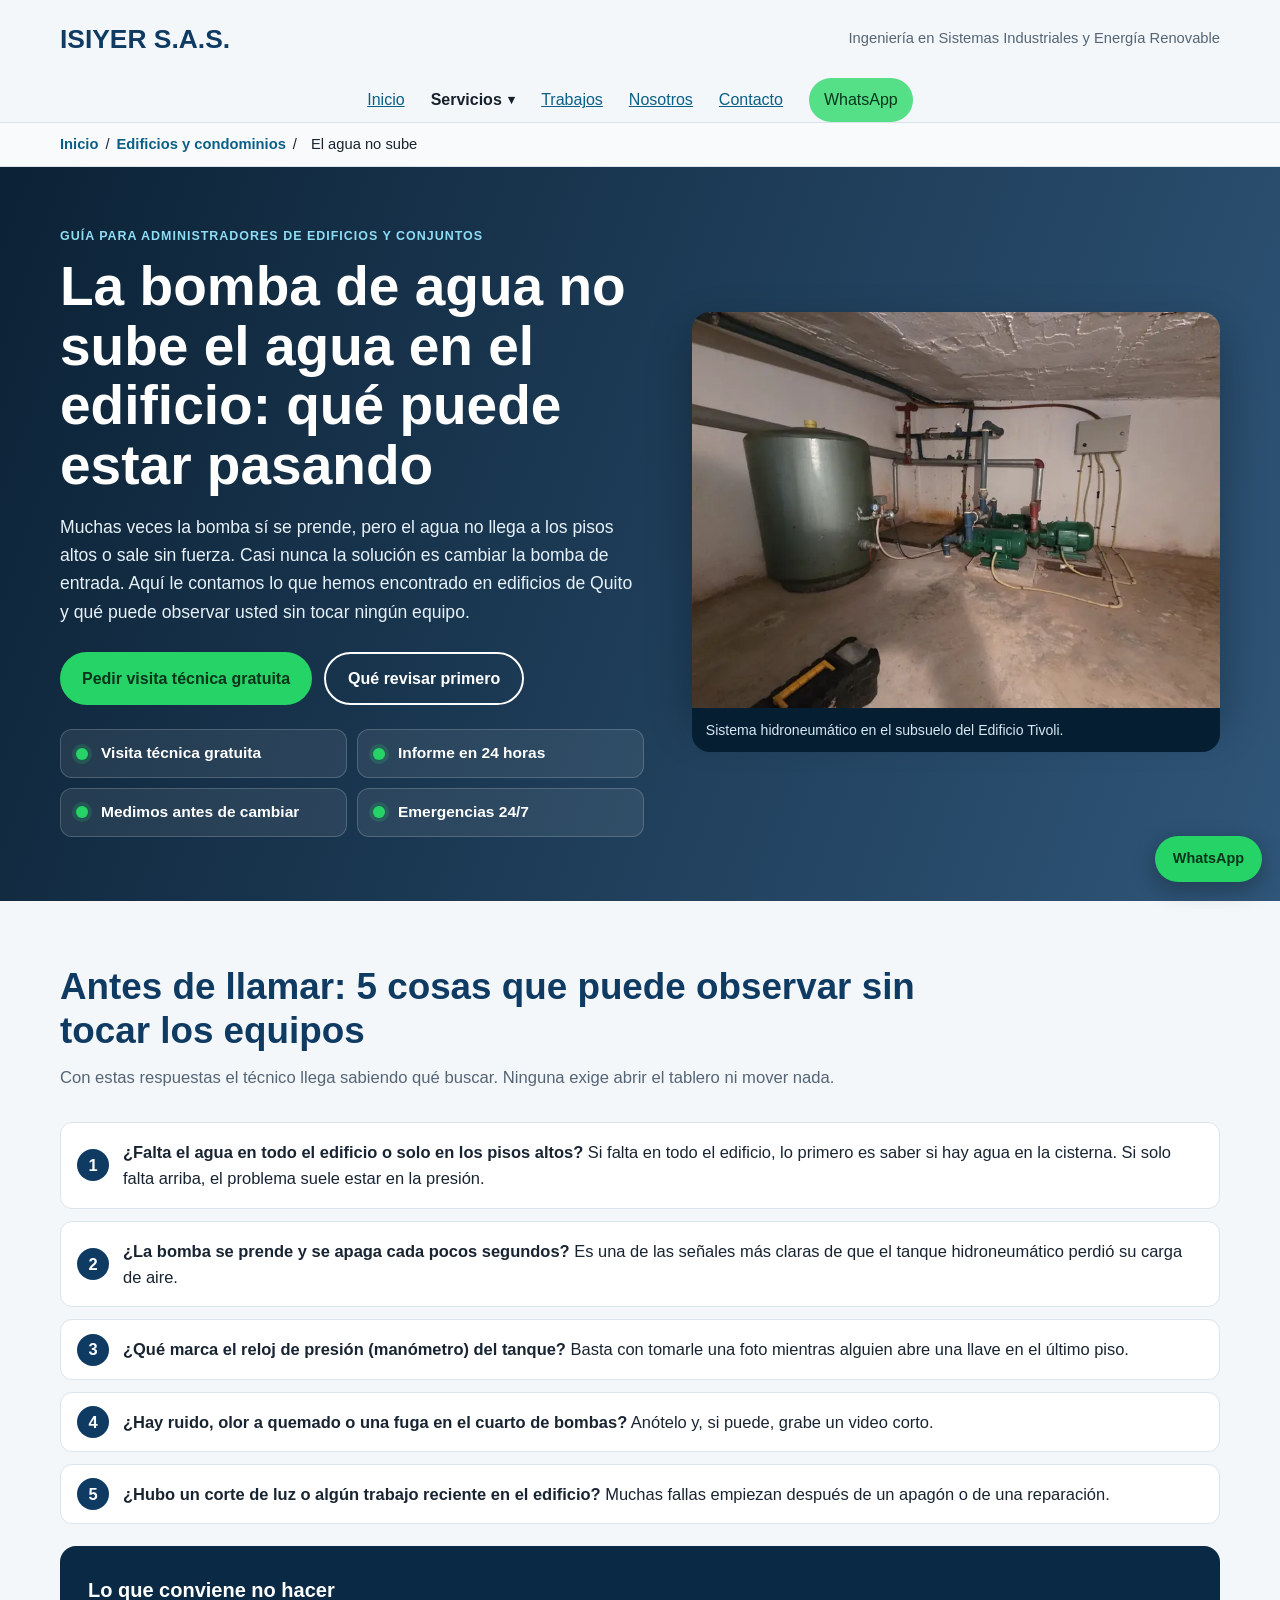
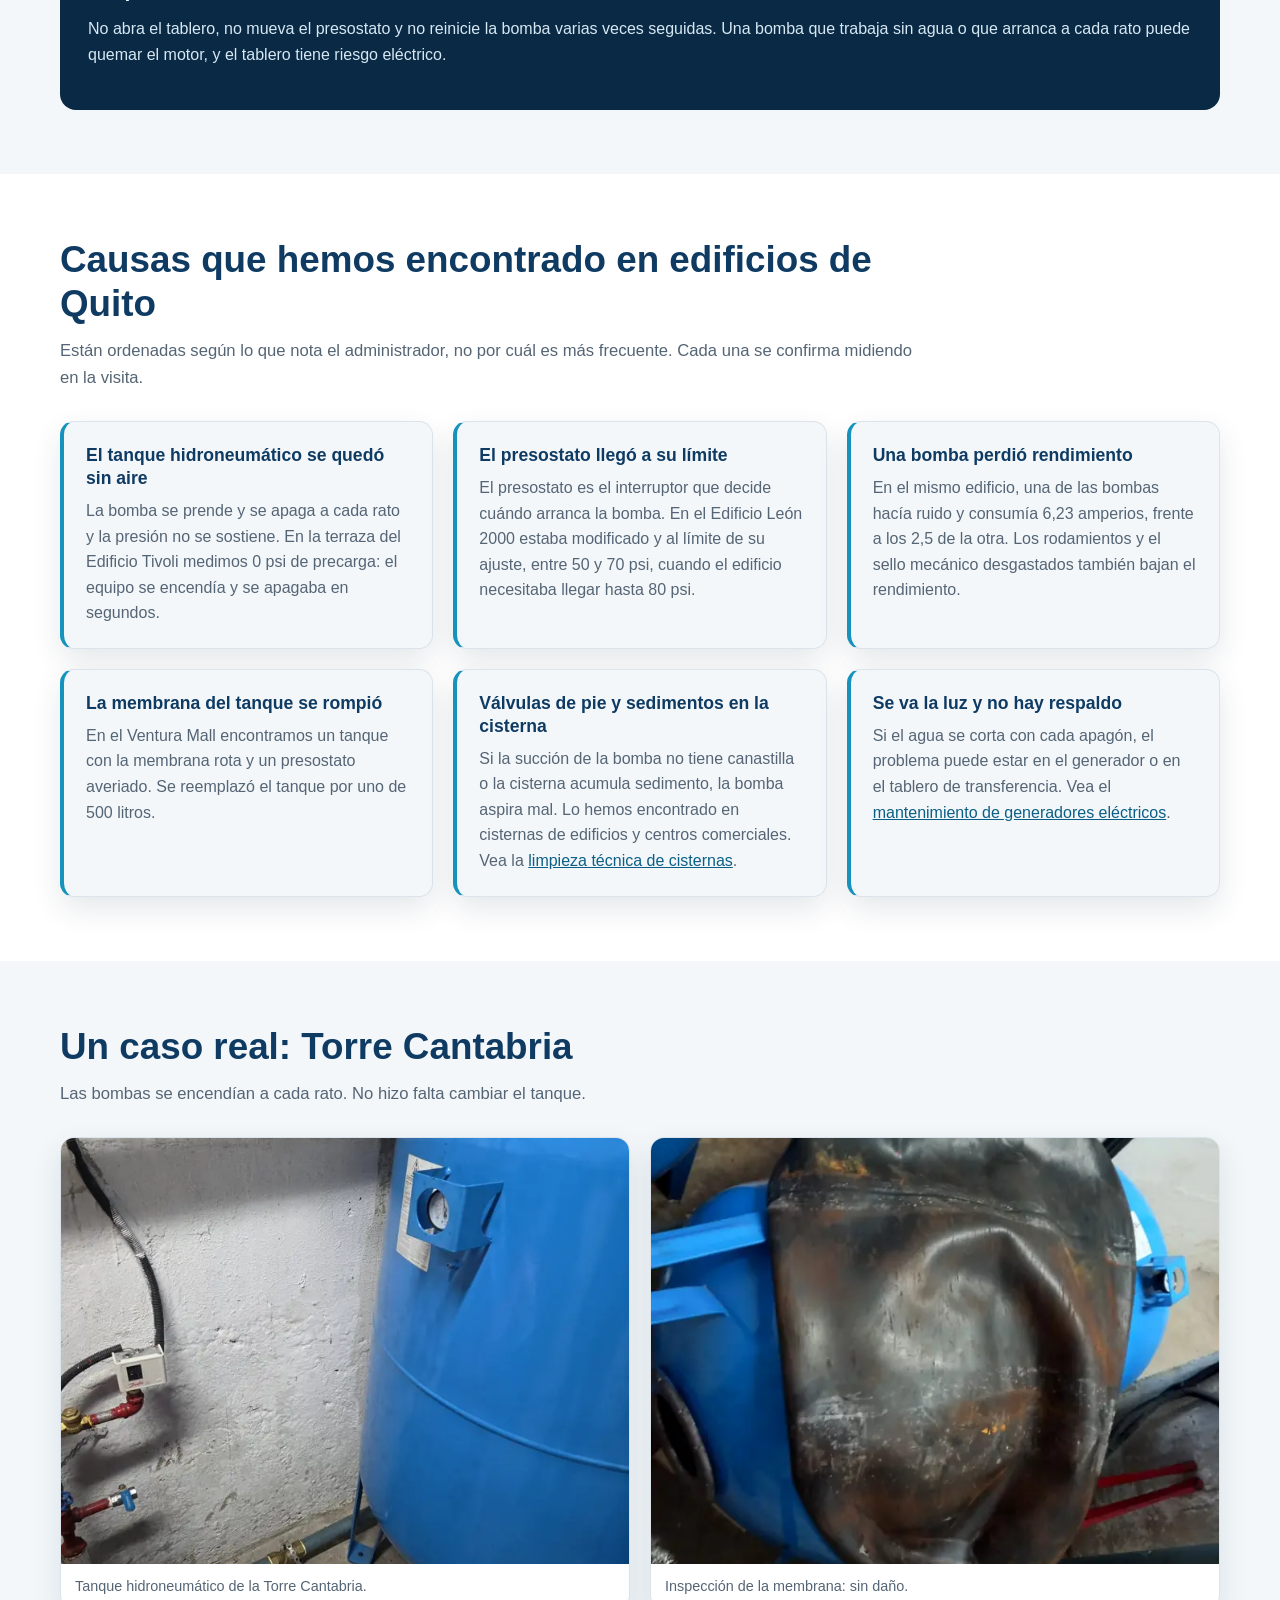
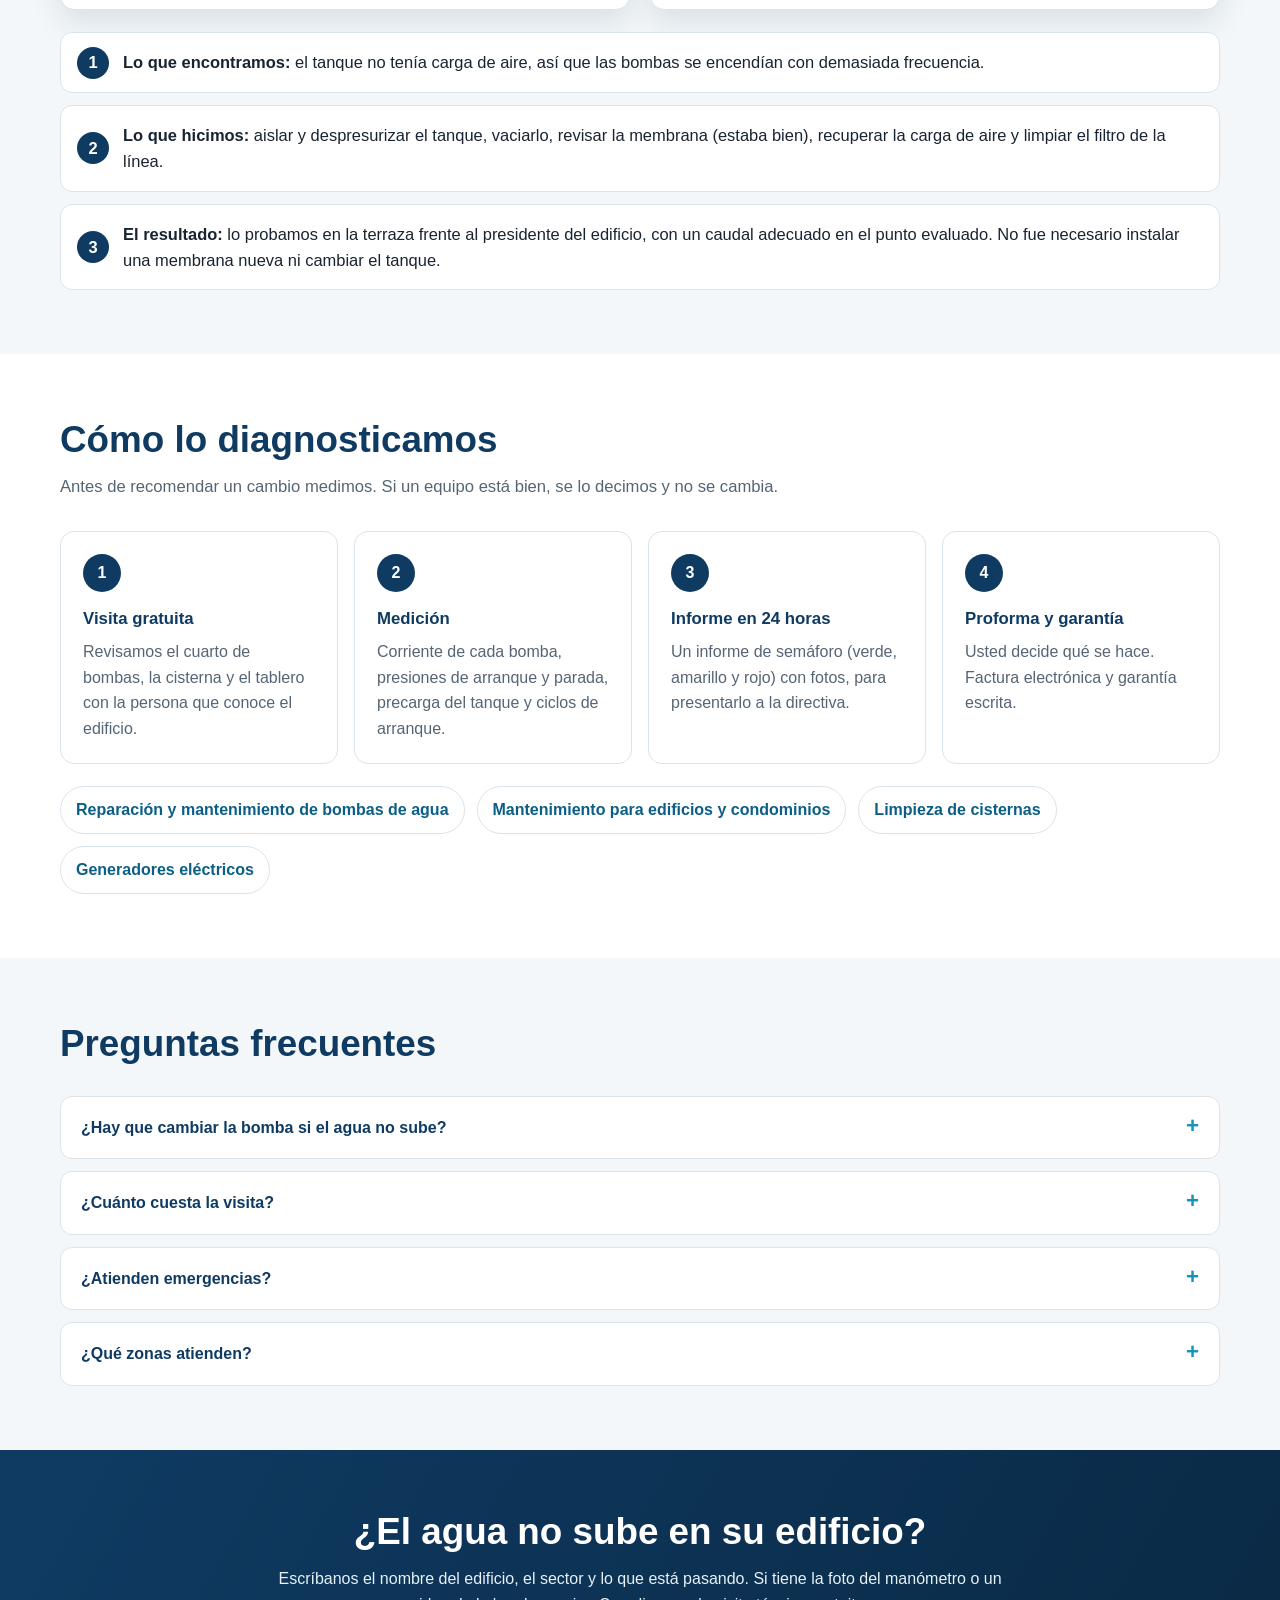
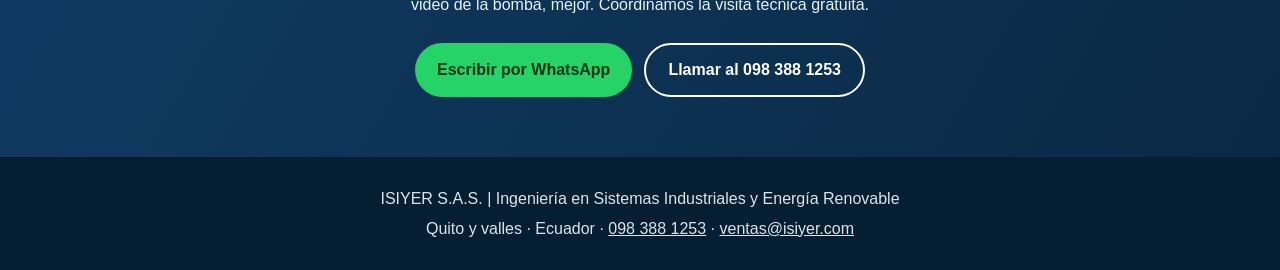
==== agua-no-sube-edificio.html @ 67c10c4b "Guia nueva: la bomba de agua no sube el agua en el edificio (borrador para revision de la Mesa). Edi" ====
<!DOCTYPE html>
<html lang="es">
<head>
  <meta charset="utf-8">
  <meta name="viewport" content="width=device-width,initial-scale=1">
  <title>Bomba de agua no sube el agua en el edificio: causas | Quito</title>
  <meta name="description" content="El agua no llega a los pisos altos o la bomba se prende y apaga. Causas reales en edificios de Quito, qué revisar sin tocar equipos y visita gratis.">
  <meta name="robots" content="index,follow,max-image-preview:large">
  <link rel="canonical" href="https://www.isiyer.com/agua-no-sube-edificio.html">
  <link rel="icon" type="image/png" href="ISIYERLOGO.png">
  <meta property="og:type" content="website">
  <meta property="og:locale" content="es_EC">
  <meta property="og:title" content="Bomba de agua no sube el agua en el edificio: causas | Quito">
  <meta property="og:description" content="El agua no llega a los pisos altos o la bomba se prende y apaga. Causas reales en edificios de Quito, qué revisar sin tocar equipos y visita gratis.">
  <meta property="og:url" content="https://www.isiyer.com/agua-no-sube-edificio.html">
  <meta property="og:image" content="https://www.isiyer.com/fotos/edificios/hidroneumatico-subsuelo-edificio-quito.webp">
  <meta name="twitter:card" content="summary_large_image">
  <meta name="twitter:title" content="Bomba de agua no sube el agua en el edificio: causas | Quito">
  <meta name="twitter:description" content="El agua no llega a los pisos altos o la bomba se prende y apaga. Causas reales en edificios de Quito, qué revisar sin tocar equipos y visita gratis.">
  <meta name="twitter:image" content="https://www.isiyer.com/fotos/edificios/hidroneumatico-subsuelo-edificio-quito.webp">
  <link rel="preload" as="image" href="fotos/edificios/hidroneumatico-subsuelo-edificio-quito-800.webp" media="(max-width:900px)">
  <script async src="https://www.googletagmanager.com/gtag/js?id=G-1HBVBWM2G4"></script>
  <script>window.dataLayer=window.dataLayer||[];function gtag(){dataLayer.push(arguments)}gtag('js',new Date());gtag('config','G-1HBVBWM2G4');</script>
  <script src="analytics-isiyer.js" defer></script>
  <link rel="stylesheet" href="navigation-isiyer.css">
  <script src="navigation-isiyer.js" defer></script>
<style>
  :root{--navy:#0a2944;--blue:#0f3b63;--cyan:#1593bd;--green:#25d366;--ink:#182431;--muted:#556575;--paper:#fff;--soft:#f3f7fa;--line:#dbe4eb;--red:#c0392b;--amber:#f2b705;--ok:#177a42;--shadow:0 12px 30px rgba(10,41,68,.11)}
  *{box-sizing:border-box}html{scroll-behavior:smooth}body{margin:0;background:var(--soft);color:var(--ink);font-family:Arial,Helvetica,sans-serif;line-height:1.6}img{display:block;max-width:100%;height:auto}a{color:#0b5f86}a:focus-visible,summary:focus-visible,input:focus-visible{outline:3px solid #ffc928;outline-offset:3px}.sr-only{position:absolute;width:1px;height:1px;padding:0;margin:-1px;overflow:hidden;clip:rect(0,0,0,0);white-space:nowrap;border:0}
  .topbar{width:min(1160px,calc(100% - 40px));margin:auto;display:flex;align-items:center;justify-content:space-between;gap:24px;padding:18px 0}.brand{color:var(--blue);font-size:1.65rem;font-weight:800;text-decoration:none}.brand-tagline{margin:0;color:var(--muted);font-size:.92rem;text-align:right}
  .breadcrumb-wrap{background:#f8fafc;border-block:1px solid var(--line)}.breadcrumb{width:min(1160px,calc(100% - 40px));margin:auto;padding:10px 0;font-size:.92rem}.breadcrumb a{font-weight:700;text-decoration:none}.breadcrumb span{margin:0 7px}
  .container,.hero-grid{width:min(1160px,calc(100% - 40px));margin:auto}
  .hero{background:linear-gradient(110deg,rgba(4,27,47,.97),rgba(15,59,99,.86));color:#fff;padding:60px 0 64px}.hero-grid{display:grid;grid-template-columns:1.05fr .95fr;gap:48px;align-items:center}.eyebrow{margin:0 0 10px;color:#8cddf5;font-weight:800;letter-spacing:.08em;text-transform:uppercase;font-size:.78rem}.hero h1{font-size:clamp(2.05rem,4.3vw,3.5rem);line-height:1.08;margin:0 0 18px}.hero .lead{font-size:1.1rem;max-width:640px;margin:0;color:#e6f1f8}
  .hero-points{list-style:none;padding:0;margin:24px 0 0;display:grid;grid-template-columns:1fr 1fr;gap:10px}.hero-points li{background:rgba(255,255,255,.08);border:1px solid rgba(255,255,255,.18);border-radius:12px;padding:11px 14px 11px 40px;position:relative;font-weight:700;font-size:.97rem}.hero-points li:before{content:"";position:absolute;left:15px;top:50%;width:12px;height:12px;margin-top:-6px;border-radius:50%;background:var(--green);box-shadow:0 0 0 4px rgba(37,211,102,.18)}
  .hero-media{margin:0}.hero-media img{width:100%;aspect-ratio:4/3;object-fit:cover;border-radius:18px 18px 0 0;box-shadow:0 18px 44px rgba(0,0,0,.3)}.hero-media figcaption{padding:11px 14px;background:#061e32;color:#d6e8f4;border-radius:0 0 18px 18px;font-size:.88rem}
  .actions{display:flex;flex-wrap:wrap;gap:12px;margin-top:26px}.button{display:inline-flex;align-items:center;justify-content:center;min-height:48px;padding:12px 22px;border-radius:999px;text-decoration:none;font-weight:800}.button-primary{background:var(--green);color:#08351b}.button-primary:hover{background:#1fb856}.button-secondary{border:2px solid currentColor;color:inherit}.button-dark{background:var(--blue);color:#fff}.button-dark:hover{background:var(--navy)}
  main section.clients{padding:0;background:#fff;border-bottom:1px solid var(--line)}.clients .container{padding:26px 0}.clients p{margin:0 0 12px;color:var(--muted);font-size:.95rem;font-weight:700;text-transform:uppercase;letter-spacing:.06em}.client-list{display:flex;flex-wrap:wrap;gap:8px 10px;padding:0;margin:0;list-style:none}.client-list li{background:var(--soft);border:1px solid var(--line);border-radius:999px;padding:6px 14px;font-weight:700;color:var(--blue);font-size:.94rem}.client-list li.key{background:#fff;border:2px solid var(--blue)}.client-list li.more{background:none;border:none;padding:6px 4px}.client-list li.more a{font-weight:800;text-decoration:none}.clients .contracts{margin:14px 0 0;text-transform:none;letter-spacing:0;color:var(--ink);font-size:1rem}
  main section{padding:64px 0}.section-alt{background:#fff}.section-head{max-width:860px;margin-bottom:30px}.section-head h2,.cta h2{margin:0 0 12px;color:var(--blue);font-size:clamp(1.6rem,3vw,2.3rem);line-height:1.2}.section-head p{color:var(--muted);margin:0;font-size:1.04rem}
  .grid{display:grid;grid-template-columns:repeat(3,1fr);gap:20px}.card{background:#fff;border:1px solid var(--line);border-radius:14px;padding:22px;box-shadow:var(--shadow)}.section-alt .card{background:var(--soft)}.card h3{margin:0 0 8px;color:var(--blue);font-size:1.1rem;line-height:1.3}.card p{margin:0;color:var(--muted)}.symptom{border-left:4px solid var(--cyan)}
  .pair{display:grid;grid-template-columns:1fr 1fr;gap:20px;margin-top:24px}
  .photo{margin:0;background:#fff;border:1px solid var(--line);border-radius:14px;overflow:hidden;box-shadow:var(--shadow)}.photo img{width:100%;aspect-ratio:4/3;object-fit:cover}.photo figcaption{padding:11px 14px;color:var(--muted);font-size:.9rem}
  .service{padding:0;overflow:hidden;display:flex;flex-direction:column}.service img{width:100%;aspect-ratio:16/10;object-fit:cover}.service .body{padding:20px 22px 22px;display:flex;flex-direction:column;gap:8px;flex:1}.service .more{margin-top:auto;font-weight:800;text-decoration:none}.service-noimg{justify-content:center;border-top:4px solid var(--cyan)}
  .plan{display:grid;grid-template-columns:1.1fr .9fr;gap:36px;align-items:start}.plan-list{counter-reset:p;list-style:none;padding:0;margin:0;display:grid;gap:12px}.plan-list li{position:relative;background:#fff;border:1px solid var(--line);border-radius:12px;padding:16px 18px 16px 62px;font-size:1.03rem}.plan-list li:before{counter-increment:p;content:counter(p);position:absolute;left:16px;top:50%;transform:translateY(-50%);display:grid;place-items:center;width:32px;height:32px;border-radius:50%;background:var(--blue);color:#fff;font-weight:800}.plan-box{background:var(--navy);color:#fff;border-radius:16px;padding:28px;position:sticky;top:24px}.plan-box h3{margin:0 0 10px;font-size:1.25rem}.plan-box p{margin:0 0 14px;color:#d6e8f4}
  .steps{counter-reset:step;display:grid;grid-template-columns:repeat(4,1fr);gap:16px;padding:0;margin:0;list-style:none}.steps li{background:#fff;border:1px solid var(--line);border-radius:14px;padding:22px;color:var(--muted)}.steps li strong{display:block;color:var(--blue);font-size:1.05rem;margin-bottom:6px}.steps li:before{counter-increment:step;content:counter(step);display:grid;place-items:center;width:38px;height:38px;margin-bottom:14px;border-radius:50%;background:var(--blue);color:#fff;font-weight:800}
  .report{display:grid;grid-template-columns:1fr 1fr;gap:36px;align-items:center}.legend{list-style:none;padding:0;margin:18px 0;display:grid;gap:10px}.legend li{display:grid;grid-template-columns:96px 1fr;gap:12px;align-items:center;background:#fff;border:1px solid var(--line);border-radius:10px;padding:10px 12px;color:var(--muted)}.legend b{display:block;text-align:center;border-radius:6px;padding:5px 0;color:#fff;font-size:.85rem;letter-spacing:.05em}.legend .l-amber{color:#3d2b00}.l-red{background:var(--red)}.l-amber{background:var(--amber)}.l-green{background:var(--ok)}
  .report-imgs{display:grid;grid-template-columns:1fr 1fr;gap:14px}.report-imgs a{display:block;border-radius:10px;overflow:hidden;border:1px solid var(--line);box-shadow:var(--shadow);background:#fff}.report-imgs img{width:100%;aspect-ratio:3/4;object-fit:cover;object-position:top}.report-cap{grid-column:1/-1;margin:0;color:var(--muted);font-size:.9rem}
  .cases{display:grid;gap:26px}.case{display:grid;grid-template-columns:1fr 1.15fr;gap:0;background:#fff;border:1px solid var(--line);border-radius:16px;overflow:hidden;box-shadow:var(--shadow)}.case-media{display:grid;grid-template-columns:1fr 1fr;gap:2px;background:var(--line)}.case-media img{width:100%;height:100%;min-height:240px;object-fit:cover}.case-body{padding:26px 28px}.case-body h3{margin:0 0 14px;color:var(--blue);font-size:1.3rem;line-height:1.25}.case-body dl{margin:0;display:grid;gap:10px}.case-body dt{font-weight:800;color:var(--ink);font-size:.82rem;text-transform:uppercase;letter-spacing:.06em}.case-body dd{margin:0;color:var(--muted)}.case-body .pend dt{display:inline-block;color:#7a4b00;background:#fff3cd;border-radius:4px;padding:1px 8px}
  .ba{position:relative;overflow:hidden;--pos:50%;aspect-ratio:3/4;background:#ddd}.ba img{position:absolute;inset:0;width:100%;height:100%;object-fit:cover;min-height:0}.ba .after{clip-path:inset(0 0 0 var(--pos))}.ba .line{position:absolute;top:0;bottom:0;left:var(--pos);width:3px;margin-left:-1.5px;background:#fff;box-shadow:0 0 0 1px rgba(0,0,0,.2);pointer-events:none}.ba .line:after{content:"\2194";position:absolute;top:50%;left:50%;transform:translate(-50%,-50%);width:38px;height:38px;border-radius:50%;background:#fff;color:var(--blue);display:grid;place-items:center;font-weight:900;box-shadow:0 4px 14px rgba(0,0,0,.3)}.ba input{position:absolute;inset:0;width:100%;height:100%;margin:0;opacity:0;cursor:ew-resize}.ba .tag{position:absolute;top:10px;padding:3px 10px;border-radius:999px;background:rgba(6,30,50,.82);color:#fff;font-size:.8rem;font-weight:800;pointer-events:none}.ba .t-a{left:10px}.ba .t-d{right:10px}.case-ba{grid-template-columns:1fr}
  .faq{display:grid;gap:12px}.faq details{background:#fff;border:1px solid var(--line);border-radius:12px;padding:18px 20px}.section-alt .faq details{background:var(--soft)}.faq summary{cursor:pointer;color:var(--blue);font-weight:800;list-style:none;display:flex;justify-content:space-between;gap:16px}.faq summary::-webkit-details-marker{display:none}.faq summary:after{content:"+";font-size:1.4rem;line-height:1;color:var(--cyan)}.faq details[open] summary:after{content:"\2212"}.faq p{margin:12px 0 0;color:var(--muted)}
  .respaldo-list{display:grid;grid-template-columns:1fr 1fr;gap:12px;padding:0;margin:0;list-style:none}.respaldo-list li{background:#fff;border:1px solid var(--line);border-left:4px solid var(--cyan);border-radius:12px;padding:16px 18px;color:var(--muted)}.respaldo-list strong{color:var(--blue)}
  .related{display:flex;gap:12px;flex-wrap:wrap;margin-top:22px}.related a{background:#fff;border:1px solid var(--line);border-radius:999px;padding:10px 15px;font-weight:700;text-decoration:none}
  .cta{background:linear-gradient(120deg,var(--blue),var(--navy));color:#fff;text-align:center;padding:60px 20px}.cta h2{color:#fff}.cta .actions{justify-content:center}.cta p{max-width:760px;margin:auto;color:#e6f1f8}
  .footer{background:#061e32;color:#d9e5ed;text-align:center;padding:25px 20px}.footer p{margin:4px}.footer a{color:#d9e5ed}
  .whatsapp-float{position:fixed;right:18px;bottom:max(18px,env(safe-area-inset-bottom));z-index:20;display:grid;place-items:center;min-width:58px;height:46px;padding:0 18px;border-radius:999px;background:var(--green);color:#08351b;font-size:.9rem;font-weight:800;white-space:nowrap;text-decoration:none;box-shadow:0 7px 22px rgba(0,0,0,.28)}.whatsapp-float:hover,.whatsapp-float:focus-visible{background:#1fb856}
  @media(max-width:1000px){.steps{grid-template-columns:repeat(2,1fr)}.case{grid-template-columns:1fr}}
  @media(max-width:900px){.hero-grid,.plan,.report{grid-template-columns:1fr}.grid{grid-template-columns:repeat(2,1fr)}}
  @media(max-width:680px){.topbar,.breadcrumb,.hero-grid,.container{width:min(100% - 32px,1160px)}.brand-tagline{max-width:210px}.hero{padding:40px 0 46px}.hero h1{font-size:2.05rem}.hero-points{grid-template-columns:1fr}.actions{flex-direction:column}.hero .actions,.cta .actions{padding-right:64px}.button{width:100%}.grid,.pair,.steps,.respaldo-list{grid-template-columns:1fr}main section{padding:46px 0}.case-body{padding:22px 20px}.case-media img{min-height:200px}.whatsapp-float{height:42px;padding:0 14px;right:12px;bottom:max(12px,env(safe-area-inset-bottom))}}
  @media(prefers-reduced-motion:reduce){html{scroll-behavior:auto}}
</style>
</head>
<body>
  <header>
    <div class="topbar"><a class="brand" href="/">ISIYER S.A.S.<span class="sr-only"> (ir al inicio)</span></a><p class="brand-tagline">Ingeniería en Sistemas Industriales y Energía Renovable</p></div>
    <nav class="secondary-service-nav" aria-label="Navegación principal">
      <a href="/#inicio">Inicio</a><details class="services-menu"><summary aria-label="Abrir menú de servicios" aria-expanded="false">Servicios</summary><div class="services-submenu"><a href="bombas-de-agua.html">Bombas e hidroneumáticos</a><a href="bombas-de-calor.html">Bombas de calor</a><a href="generadores-electricos.html">Generadores eléctricos</a><a href="cisternas.html">Limpieza de cisternas</a><a href="tableros-electricos.html">Tableros eléctricos</a><a href="aire-acondicionado.html">Climatización</a><a href="calderas.html">Calderas</a><a href="edificios-y-condominios.html">Edificios y condominios</a></div></details><a href="/#proyectos">Trabajos</a><a href="/#nosotros">Nosotros</a><a href="/#contacto">Contacto</a><a class="nav-whatsapp" data-cta-location="menu" href="https://wa.me/593983881253?text=Hola%2C%20administro%20un%20edificio%20en%20Quito%20y%20el%20agua%20no%20sube%20a%20los%20pisos%20altos.%20%5BAgua%20no%20sube%5D" target="_blank" rel="noopener noreferrer">WhatsApp</a>
    </nav>
  </header>
  <div class="breadcrumb-wrap"><nav class="breadcrumb" aria-label="Migas de pan"><a href="/">Inicio</a><span aria-hidden="true">/</span><a href="edificios-y-condominios.html">Edificios y condominios</a><span aria-hidden="true">/</span><span>El agua no sube</span></nav></div>
  <main>
    <section class="hero"><div class="hero-grid"><div>
      <p class="eyebrow">Guía para administradores de edificios y conjuntos</p>
      <h1>La bomba de agua no sube el agua en el edificio: qué puede estar pasando</h1>
      <p class="lead">Muchas veces la bomba sí se prende, pero el agua no llega a los pisos altos o sale sin fuerza. Casi nunca la solución es cambiar la bomba de entrada. Aquí le contamos lo que hemos encontrado en edificios de Quito y qué puede observar usted sin tocar ningún equipo.</p>
      <div class="actions"><a class="button button-primary" data-cta-location="hero" href="https://wa.me/593983881253?text=Hola%2C%20administro%20el%20edificio%20___%20en%20Quito%20y%20el%20agua%20no%20sube%20a%20los%20pisos%20altos.%20%5BAgua%20no%20sube%5D" target="_blank" rel="noopener noreferrer">Pedir visita técnica gratuita</a><a class="button button-secondary" href="#revisar">Qué revisar primero</a></div>
      <ul class="hero-points"><li>Visita técnica gratuita</li><li>Informe en 24 horas</li><li>Medimos antes de cambiar</li><li>Emergencias 24/7</li></ul>
    </div>
    <figure class="hero-media"><img src="fotos/edificios/hidroneumatico-subsuelo-edificio-quito-800.webp" srcset="fotos/edificios/hidroneumatico-subsuelo-edificio-quito-800.webp 800w, fotos/edificios/hidroneumatico-subsuelo-edificio-quito.webp 1600w" sizes="(max-width:900px) 100vw, 520px" width="800" height="600" alt="Sistema hidroneumático en el subsuelo del Edificio Tivoli en Quito" fetchpriority="high"><figcaption>Sistema hidroneumático en el subsuelo del Edificio Tivoli.</figcaption></figure>
    </div></section>

    <section id="revisar"><div class="container">
      <div class="section-head"><h2>Antes de llamar: 5 cosas que puede observar sin tocar los equipos</h2><p>Con estas respuestas el técnico llega sabiendo qué buscar. Ninguna exige abrir el tablero ni mover nada.</p></div>
      <ol class="plan-list">
        <li><strong>¿Falta el agua en todo el edificio o solo en los pisos altos?</strong> Si falta en todo el edificio, lo primero es saber si hay agua en la cisterna. Si solo falta arriba, el problema suele estar en la presión.</li>
        <li><strong>¿La bomba se prende y se apaga cada pocos segundos?</strong> Es una de las señales más claras de que el tanque hidroneumático perdió su carga de aire.</li>
        <li><strong>¿Qué marca el reloj de presión (manómetro) del tanque?</strong> Basta con tomarle una foto mientras alguien abre una llave en el último piso.</li>
        <li><strong>¿Hay ruido, olor a quemado o una fuga en el cuarto de bombas?</strong> Anótelo y, si puede, grabe un video corto.</li>
        <li><strong>¿Hubo un corte de luz o algún trabajo reciente en el edificio?</strong> Muchas fallas empiezan después de un apagón o de una reparación.</li>
      </ol>
      <div class="plan-box" style="margin-top:22px;position:static"><h3>Lo que conviene no hacer</h3><p>No abra el tablero, no mueva el presostato y no reinicie la bomba varias veces seguidas. Una bomba que trabaja sin agua o que arranca a cada rato puede quemar el motor, y el tablero tiene riesgo eléctrico.</p></div>
    </div></section>

    <section class="section-alt"><div class="container">
      <div class="section-head"><h2>Causas que hemos encontrado en edificios de Quito</h2><p>Están ordenadas según lo que nota el administrador, no por cuál es más frecuente. Cada una se confirma midiendo en la visita.</p></div>
      <div class="grid">
        <article class="card symptom"><h3>El tanque hidroneumático se quedó sin aire</h3><p>La bomba se prende y se apaga a cada rato y la presión no se sostiene. En la terraza del Edificio Tivoli medimos 0 psi de precarga: el equipo se encendía y se apagaba en segundos.</p></article>
        <article class="card symptom"><h3>El presostato llegó a su límite</h3><p>El presostato es el interruptor que decide cuándo arranca la bomba. En el Edificio León 2000 estaba modificado y al límite de su ajuste, entre 50 y 70 psi, cuando el edificio necesitaba llegar hasta 80 psi.</p></article>
        <article class="card symptom"><h3>Una bomba perdió rendimiento</h3><p>En el mismo edificio, una de las bombas hacía ruido y consumía 6,23 amperios, frente a los 2,5 de la otra. Los rodamientos y el sello mecánico desgastados también bajan el rendimiento.</p></article>
        <article class="card symptom"><h3>La membrana del tanque se rompió</h3><p>En el Ventura Mall encontramos un tanque con la membrana rota y un presostato averiado. Se reemplazó el tanque por uno de 500 litros.</p></article>
        <article class="card symptom"><h3>Válvulas de pie y sedimentos en la cisterna</h3><p>Si la succión de la bomba no tiene canastilla o la cisterna acumula sedimento, la bomba aspira mal. Lo hemos encontrado en cisternas de edificios y centros comerciales. Vea la <a href="cisternas.html">limpieza técnica de cisternas</a>.</p></article>
        <article class="card symptom"><h3>Se va la luz y no hay respaldo</h3><p>Si el agua se corta con cada apagón, el problema puede estar en el generador o en el tablero de transferencia. Vea el <a href="generadores-electricos.html">mantenimiento de generadores eléctricos</a>.</p></article>
      </div>
    </div></section>

    <section><div class="container">
      <div class="section-head"><h2>Un caso real: Torre Cantabria</h2><p>Las bombas se encendían a cada rato. No hizo falta cambiar el tanque.</p></div>
      <div class="pair">
        <figure class="photo"><img src="fotos/edificios/tanque-hidroneumatico-torre-cantabria-quito-800.webp" width="706" height="800" loading="lazy" alt="Tanque hidroneumático de la Torre Cantabria en Quito"><figcaption>Tanque hidroneumático de la Torre Cantabria.</figcaption></figure>
        <figure class="photo"><img src="fotos/edificios/membrana-tanque-hidroneumatico-torre-cantabria-800.webp" width="600" height="800" loading="lazy" alt="Inspección de la membrana del tanque hidroneumático de la Torre Cantabria"><figcaption>Inspección de la membrana: sin daño.</figcaption></figure>
      </div>
      <ol class="plan-list" style="margin-top:22px">
        <li><strong>Lo que encontramos:</strong> el tanque no tenía carga de aire, así que las bombas se encendían con demasiada frecuencia.</li>
        <li><strong>Lo que hicimos:</strong> aislar y despresurizar el tanque, vaciarlo, revisar la membrana (estaba bien), recuperar la carga de aire y limpiar el filtro de la línea.</li>
        <li><strong>El resultado:</strong> lo probamos en la terraza frente al presidente del edificio, con un caudal adecuado en el punto evaluado. No fue necesario instalar una membrana nueva ni cambiar el tanque.</li>
      </ol>
    </div></section>

    <section class="section-alt"><div class="container">
      <div class="section-head"><h2>Cómo lo diagnosticamos</h2><p>Antes de recomendar un cambio medimos. Si un equipo está bien, se lo decimos y no se cambia.</p></div>
      <ul class="steps">
        <li><strong>Visita gratuita</strong>Revisamos el cuarto de bombas, la cisterna y el tablero con la persona que conoce el edificio.</li>
        <li><strong>Medición</strong>Corriente de cada bomba, presiones de arranque y parada, precarga del tanque y ciclos de arranque.</li>
        <li><strong>Informe en 24 horas</strong>Un informe de semáforo (verde, amarillo y rojo) con fotos, para presentarlo a la directiva.</li>
        <li><strong>Proforma y garantía</strong>Usted decide qué se hace. Factura electrónica y garantía escrita.</li>
      </ul>
      <div class="related"><a href="bombas-de-agua.html">Reparación y mantenimiento de bombas de agua</a><a href="edificios-y-condominios.html">Mantenimiento para edificios y condominios</a><a href="cisternas.html">Limpieza de cisternas</a><a href="generadores-electricos.html">Generadores eléctricos</a></div>
    </div></section>

    <section><div class="container">
      <div class="section-head"><h2>Preguntas frecuentes</h2></div>
      <div class="faq">
        <details><summary>¿Hay que cambiar la bomba si el agua no sube?</summary><p>No necesariamente. Muchas veces el problema está en el tanque, en el presostato o en la succión. En la Torre Cantabria bastó con recuperar la carga de aire del tanque.</p></details>
        <details><summary>¿Cuánto cuesta la visita?</summary><p>La visita técnica es gratuita. Después recibe el informe y una proforma por escrito.</p></details>
        <details><summary>¿Atienden emergencias?</summary><p>Sí, atendemos emergencias 24/7.</p></details>
        <details><summary>¿Qué zonas atienden?</summary><p>Quito urbano, el Valle de Los Chillos, Cumbayá, Tumbaco y sectores cercanos del Distrito Metropolitano.</p></details>
      </div>
    </div></section>
  </main>
  <section class="cta"><h2>¿El agua no sube en su edificio?</h2><p>Escríbanos el nombre del edificio, el sector y lo que está pasando. Si tiene la foto del manómetro o un video de la bomba, mejor. Coordinamos la visita técnica gratuita.</p><div class="actions"><a class="button button-primary" data-cta-location="cta-final" href="https://wa.me/593983881253?text=Hola%2C%20administro%20el%20edificio%20___%20en%20Quito%20(sector%20___)%20y%20el%20agua%20no%20sube.%20%5BAgua%20no%20sube%5D" target="_blank" rel="noopener noreferrer">Escribir por WhatsApp</a><a class="button button-secondary" data-cta-location="cta-final" href="tel:+593983881253">Llamar al 098 388 1253</a></div></section>
  <a class="whatsapp-float" data-cta-location="flotante" href="https://wa.me/593983881253?text=Hola%2C%20administro%20un%20edificio%20en%20Quito%20y%20necesito%20una%20revisi%C3%B3n%20t%C3%A9cnica.%20%5BAgua%20no%20sube%5D" target="_blank" rel="noopener noreferrer" aria-label="Escribir a ISIYER por WhatsApp"><span aria-hidden="true">WhatsApp</span><span class="sr-only">Escribir por WhatsApp</span></a>
  <footer class="footer"><p>ISIYER S.A.S. | Ingeniería en Sistemas Industriales y Energía Renovable</p><p>Quito y valles · Ecuador · <a href="tel:+593983881253">098&nbsp;388&nbsp;1253</a> · <a href="mailto:ventas@isiyer.com">ventas@isiyer.com</a></p></footer>
  <script type="application/ld+json">{"@context":"https://schema.org","@type":"Article","headline":"La bomba de agua no sube el agua en el edificio: qué puede estar pasando","url":"https://www.isiyer.com/agua-no-sube-edificio.html","image":"https://www.isiyer.com/fotos/edificios/hidroneumatico-subsuelo-edificio-quito.webp","inLanguage":"es-EC","datePublished":"2026-11-10","author":{"@type":"Organization","name":"ISIYER S.A.S.","url":"https://www.isiyer.com/"},"publisher":{"@type":"Organization","name":"ISIYER S.A.S.","url":"https://www.isiyer.com/","telephone":"+593983881253"}}</script>
  <script type="application/ld+json">{"@context":"https://schema.org","@type":"BreadcrumbList","itemListElement":[{"@type":"ListItem","position":1,"name":"Inicio","item":"https://www.isiyer.com/"},{"@type":"ListItem","position":2,"name":"Edificios y condominios","item":"https://www.isiyer.com/edificios-y-condominios.html"},{"@type":"ListItem","position":3,"name":"El agua no sube","item":"https://www.isiyer.com/agua-no-sube-edificio.html"}]}</script>
  <script type="application/ld+json">{"@context":"https://schema.org","@type":"FAQPage","mainEntity":[{"@type":"Question","name":"¿Hay que cambiar la bomba si el agua no sube?","acceptedAnswer":{"@type":"Answer","text":"No necesariamente. Muchas veces el problema está en el tanque, en el presostato o en la succión. En la Torre Cantabria bastó con recuperar la carga de aire del tanque."}},{"@type":"Question","name":"¿Cuánto cuesta la visita?","acceptedAnswer":{"@type":"Answer","text":"La visita técnica es gratuita. Después recibe el informe y una proforma por escrito."}},{"@type":"Question","name":"¿Atienden emergencias?","acceptedAnswer":{"@type":"Answer","text":"Sí, atendemos emergencias 24/7."}},{"@type":"Question","name":"¿Qué zonas atienden?","acceptedAnswer":{"@type":"Answer","text":"Quito urbano, el Valle de Los Chillos, Cumbayá, Tumbaco y sectores cercanos del Distrito Metropolitano."}}]}</script>
  <script>
    document.addEventListener('click',function(e){var link=e.target.closest('a[href]');if(!link||typeof window.gtag!=='function')return;var href=link.getAttribute('href')||'',location=link.dataset.ctaLocation;if(href.indexOf('tel:')===0)gtag('event','phone_click',{service_page:'agua-no-sube',cta_location:location||'other'});if(location)gtag('event','cta_click',{service_page:'agua-no-sube',cta_location:location,cta_channel:href.indexOf('tel:')===0?'phone':'whatsapp'});});
  </script>
</body>
</html>
---- navigation-isiyer.css ----
.services-menu {
  position: relative;
  box-sizing: border-box;
}

.services-menu summary {
  display: inline-flex;
  align-items: center;
  gap: .4rem;
  min-height: 42px;
  color: inherit;
  font: inherit;
  font-weight: 700;
  cursor: pointer;
  list-style: none;
  white-space: nowrap;
}

.services-menu summary::-webkit-details-marker {
  display: none;
}

.services-menu summary::after {
  content: "▾";
  color: inherit;
  font-size: .8em;
  transition: transform .18s ease;
}

.services-menu[open] summary::after {
  transform: rotate(180deg);
}

.services-submenu {
  position: absolute;
  top: calc(100% + .55rem);
  left: 0;
  z-index: 100;
  display: grid !important;
  width: max-content;
  min-width: 270px;
  max-width: min(320px, calc(100vw - 2rem));
  gap: .15rem !important;
  margin: 0 !important;
  padding: .55rem !important;
  color: #17212b;
  background: #fff;
  border: 1px solid #d8e0ea;
  border-radius: 14px;
  box-shadow: 0 18px 42px rgba(8, 43, 73, .18);
  list-style: none !important;
  text-align: left;
  box-sizing: border-box;
}

.services-submenu a {
  display: block;
  margin: 0 !important;
  padding: .72rem .8rem;
  color: #17212b !important;
  border-radius: 9px;
  font-size: .92rem;
  line-height: 1.3;
  text-decoration: none;
}

.services-submenu a:hover,
.services-submenu a:focus-visible,
.services-submenu a[aria-current="page"] {
  color: #0f3b63 !important;
  background: #eaf3f9;
  text-decoration: none;
}

.secondary-service-nav {
  display: flex;
  align-items: center;
  justify-content: center;
  flex-wrap: wrap;
  gap: 4px 10px;
  box-sizing: border-box;
}

.secondary-service-nav > a,
.secondary-service-nav > .services-menu > summary {
  margin: 0 8px;
}

.secondary-service-nav > .services-menu > summary,
.service-nav-links > .services-menu > summary {
  color: #17212b !important;
}

.secondary-service-nav .nav-whatsapp,
.service-nav-links .nav-whatsapp {
  padding: 9px 15px;
  color: #06361d !important;
  background: #55df87;
  border-radius: 999px;
  text-decoration: none;
}

.service-nav-links {
  align-items: center;
}

.main-nav-list > li {
  position: relative;
}

@media (max-width: 760px) {
  .main-nav-list,
  .service-nav-links,
  .secondary-service-nav {
    align-items: stretch !important;
    width: 100%;
  }

  .main-nav-list > li,
  .services-menu {
    width: 100%;
  }

  .main-nav-list > li > a,
  .service-nav-links > a,
  .secondary-service-nav > a,
  .services-menu summary {
    display: flex;
    align-items: center;
    min-height: 44px;
  }

  .secondary-service-nav {
    flex-direction: column;
    padding: 12px 18px;
    text-align: left;
  }

  .secondary-service-nav > a,
  .secondary-service-nav > .services-menu > summary {
    margin: 0;
  }

  .services-submenu {
    position: static;
    width: 100%;
    min-width: 0;
    max-width: none;
    margin-top: .25rem !important;
    box-shadow: 0 8px 24px rgba(8, 43, 73, .12);
  }

  .secondary-service-nav .nav-whatsapp,
  .service-nav-links .nav-whatsapp {
    justify-content: center;
    margin-top: 4px;
  }
}

@media (prefers-reduced-motion: reduce) {
  .services-menu summary::after {
    transition: none;
  }
}

/* ============================================================
   MENÚ MÓVIL — botón hamburguesa (≤760px)
   Problema que resuelve: el encabezado ocupaba 411-454px en un
   celular de 844px de alto (49-54% de la pantalla) y en index y
   galeria era "sticky", así que no se iba nunca al desplazar.
   Los enlaces siguen intactos en el HTML: solo se ocultan por CSS.
   Si el JavaScript no corre, el menú queda como estaba antes.
   ============================================================ */

.nav-toggle {
  display: none;
}

@media (max-width: 760px) {
  .has-nav-toggle {
    flex-direction: row !important;
    flex-wrap: wrap;
    align-items: center !important;
    justify-content: space-between;
    gap: .6rem;
  }

  .has-nav-toggle > .brand {
    flex: 1 1 auto;
    min-width: 0;
  }

  .has-nav-toggle > .nav-toggle {
    display: inline-flex;
    align-items: center;
    justify-content: center;
    gap: .45rem;
    flex: 0 0 auto;
    min-width: 44px;
    min-height: 44px;
    padding: .5rem .75rem;
    color: inherit;
    font: inherit;
    font-size: .9rem;
    font-weight: 700;
    background: transparent;
    border: 1px solid currentColor;
    border-radius: 10px;
    cursor: pointer;
    opacity: .85;
  }

  .has-nav-toggle > .nav-toggle:hover,
  .has-nav-toggle > .nav-toggle:focus-visible {
    opacity: 1;
  }

  .nav-toggle-bars {
    display: grid;
    gap: 3px;
    width: 18px;
  }

  .nav-toggle-bars::before,
  .nav-toggle-bars::after,
  .nav-toggle-bars span {
    content: "";
    display: block;
    height: 2px;
    background: currentColor;
    border-radius: 2px;
  }

  .has-nav-toggle > nav[aria-label="Navegación principal"] {
    display: none;
    order: 3;
    width: 100%;
  }

  .has-nav-toggle.nav-abierto > nav[aria-label="Navegación principal"] {
    display: block;
    max-height: min(70vh, 520px);
    padding-bottom: .5rem;
    overflow-y: auto;
    overscroll-behavior: contain;
  }

  /* El menú abierto se ve como lista vertical cómoda para el pulgar */
  .has-nav-toggle.nav-abierto .main-nav-list,
  .has-nav-toggle.nav-abierto .service-nav-links {
    flex-direction: column !important;
    align-items: stretch !important;
    gap: 2px !important;
    width: 100%;
  }
}

/* ============================================================
   MENÚ MÓVIL SIN SALTO DE DISEÑO (03/09/2026)
   Problema medido: el JS (defer) colapsaba un nav de 400-450 px
   DESPUÉS del primer pintado; todo el contenido saltaba (CLS 0,2-0,31).
   Solución en CSS puro: antes de que corra el JS, el nav ya es una
   TIRA de 44 px (enlaces en fila, con desplazamiento horizontal).
   Cuando el JS inserta el botón "Menú", ocupa esa misma fila de 44 px.
   Misma altura antes y después: nada se mueve. Si el JS no corre,
   los enlaces siguen visibles y usables en la tira.
   ============================================================ */
@media (max-width: 760px) {
  header nav[aria-label="Navegación principal"] {
    order: 3;
    width: 100%;
    min-height: 44px;
  }

  header nav[aria-label="Navegación principal"] > .main-nav-list,
  header nav[aria-label="Navegación principal"].secondary-service-nav {
    display: flex;
    flex-direction: row !important;
    flex-wrap: nowrap;
    align-items: center !important;
    justify-content: flex-start;
    gap: 14px;
    width: 100%;
    min-height: 44px;
    margin: 0;
    padding: 0 !important;
    overflow-x: auto;
    -webkit-overflow-scrolling: touch;
    text-align: left;
  }

  header nav[aria-label="Navegación principal"] .main-nav-list > li,
  header nav[aria-label="Navegación principal"] .services-menu,
  header nav[aria-label="Navegación principal"].secondary-service-nav > a {
    width: auto;
    flex: 0 0 auto;
    white-space: nowrap;
  }

  /* La fila de cabecera: logo en la primera línea, tira debajo */
  header:has(> nav[aria-label="Navegación principal"]),
  header *:has(> nav[aria-label="Navegación principal"]) {
    display: flex;
    flex-direction: row !important;
    flex-wrap: wrap;
    align-items: center !important;
    justify-content: space-between;
    gap: .6rem;
  }

  /* Con JS: el botón "Menú" ocupa la fila de 44 px que deja la tira */
  .has-nav-toggle > .nav-toggle {
    flex: 1 1 100% !important;
    width: 100%;
    order: 2;
  }

  /* Menú abierto (JS): vuelve a lista vertical, como hasta hoy */
  .has-nav-toggle.nav-abierto > nav[aria-label="Navegación principal"] > .main-nav-list,
  .has-nav-toggle.nav-abierto > nav[aria-label="Navegación principal"].secondary-service-nav {
    flex-direction: column !important;
    flex-wrap: wrap;
    align-items: stretch !important;
    overflow: visible;
    padding: 12px 18px !important;
  }

  .has-nav-toggle.nav-abierto .main-nav-list > li,
  .has-nav-toggle.nav-abierto .services-menu,
  .has-nav-toggle.nav-abierto > nav.secondary-service-nav > a {
    width: 100%;
    white-space: normal;
  }
}
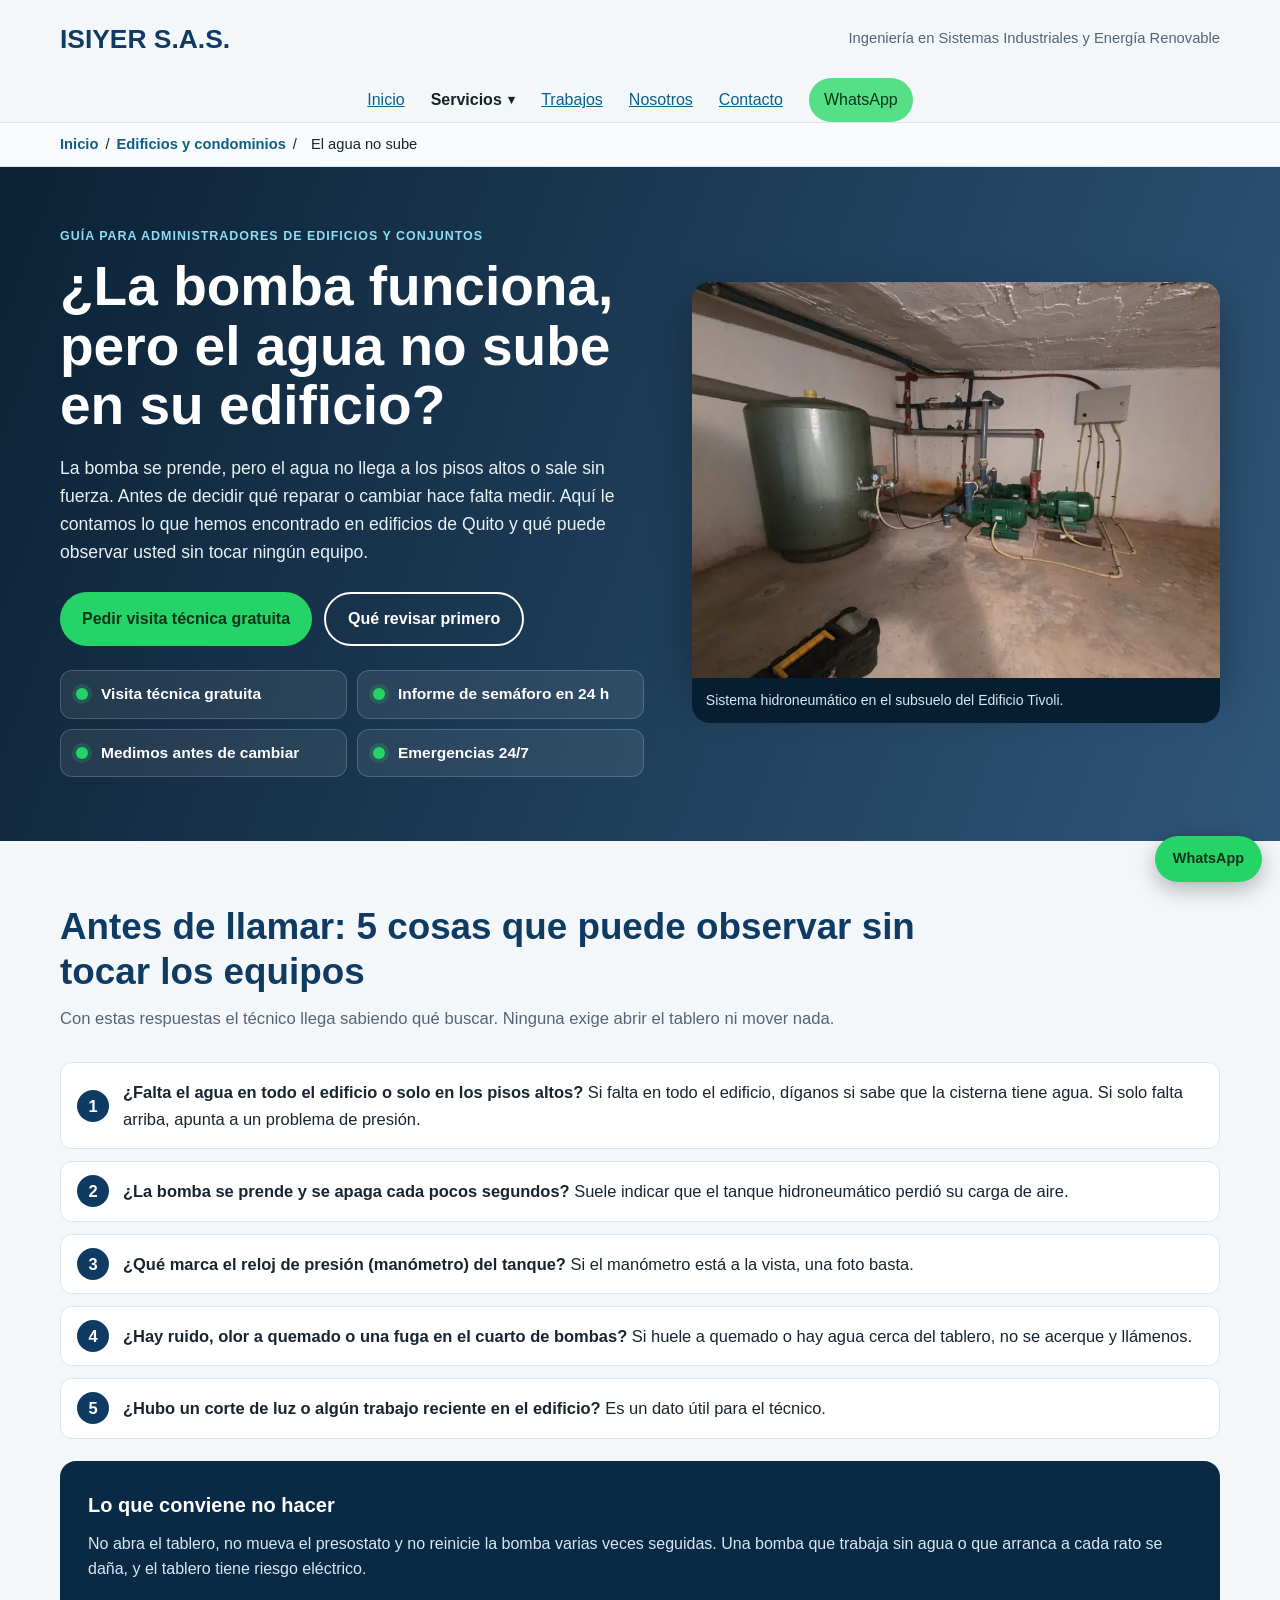
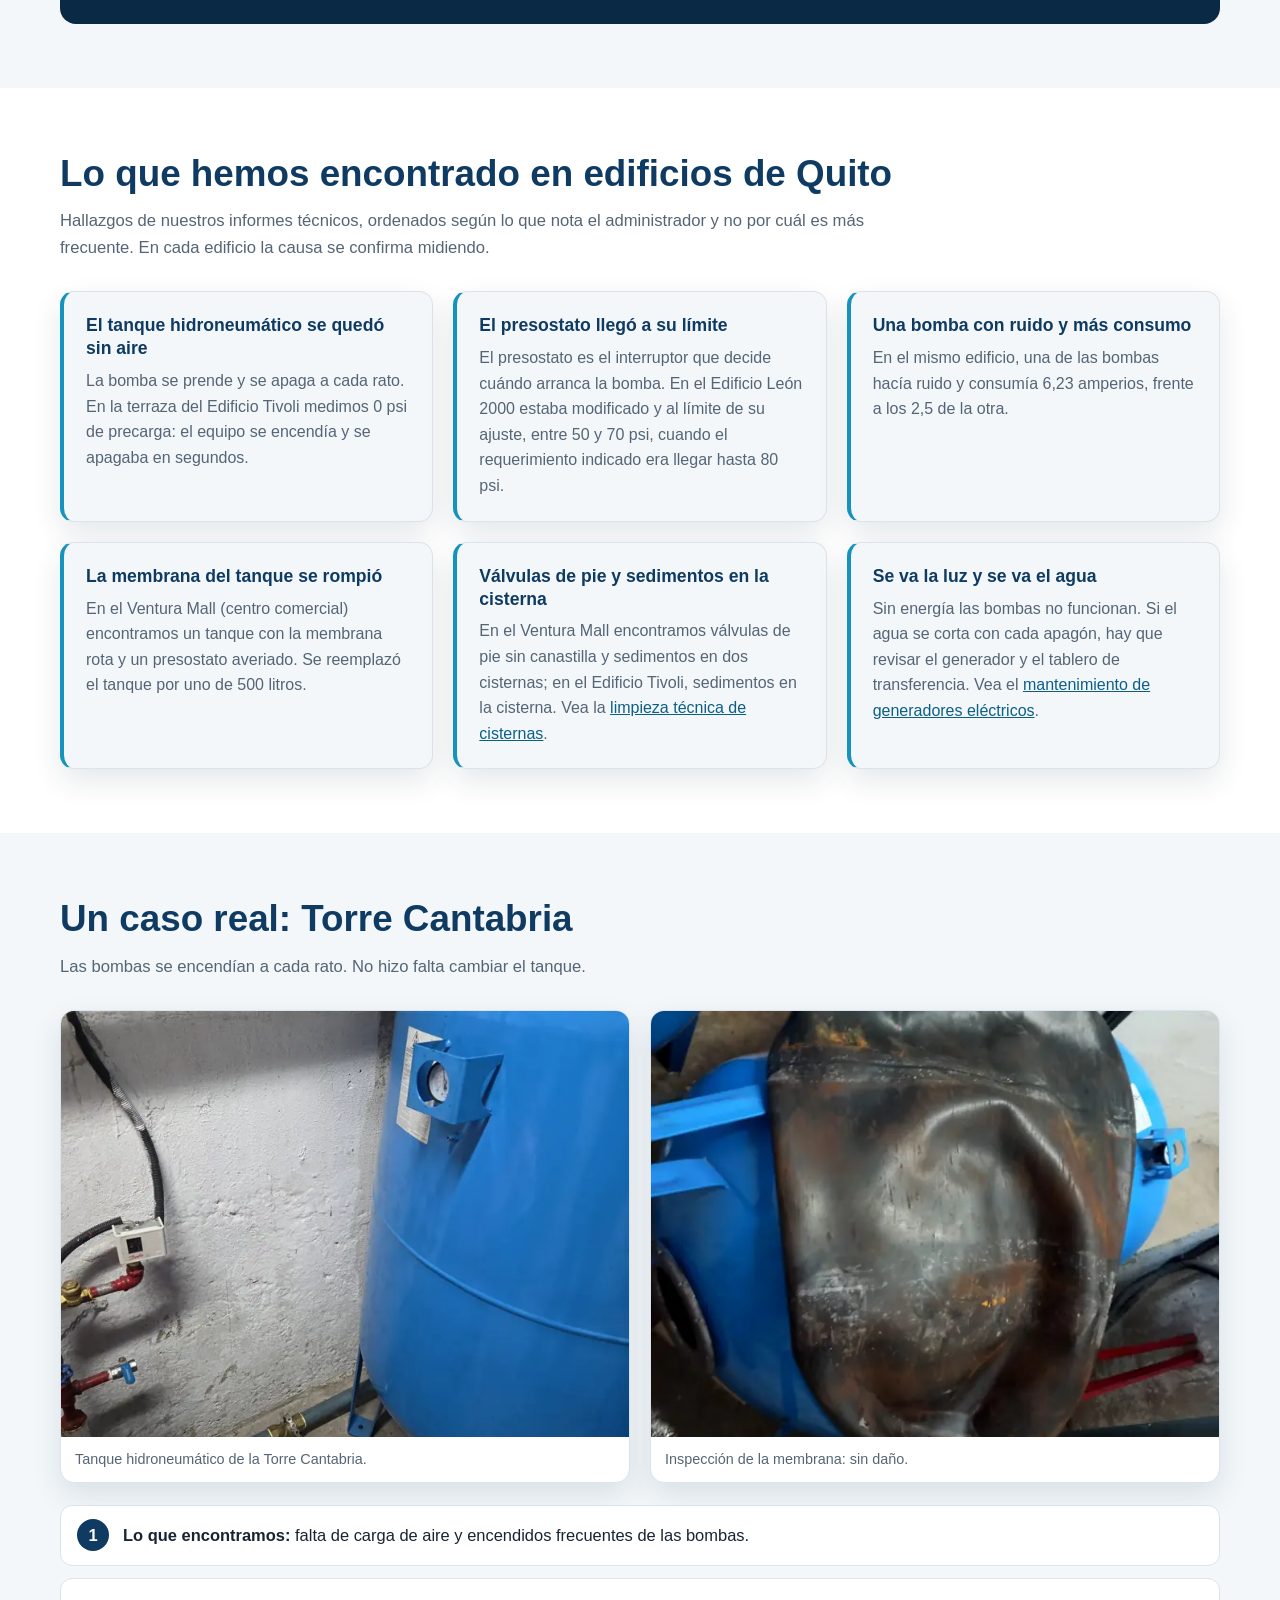
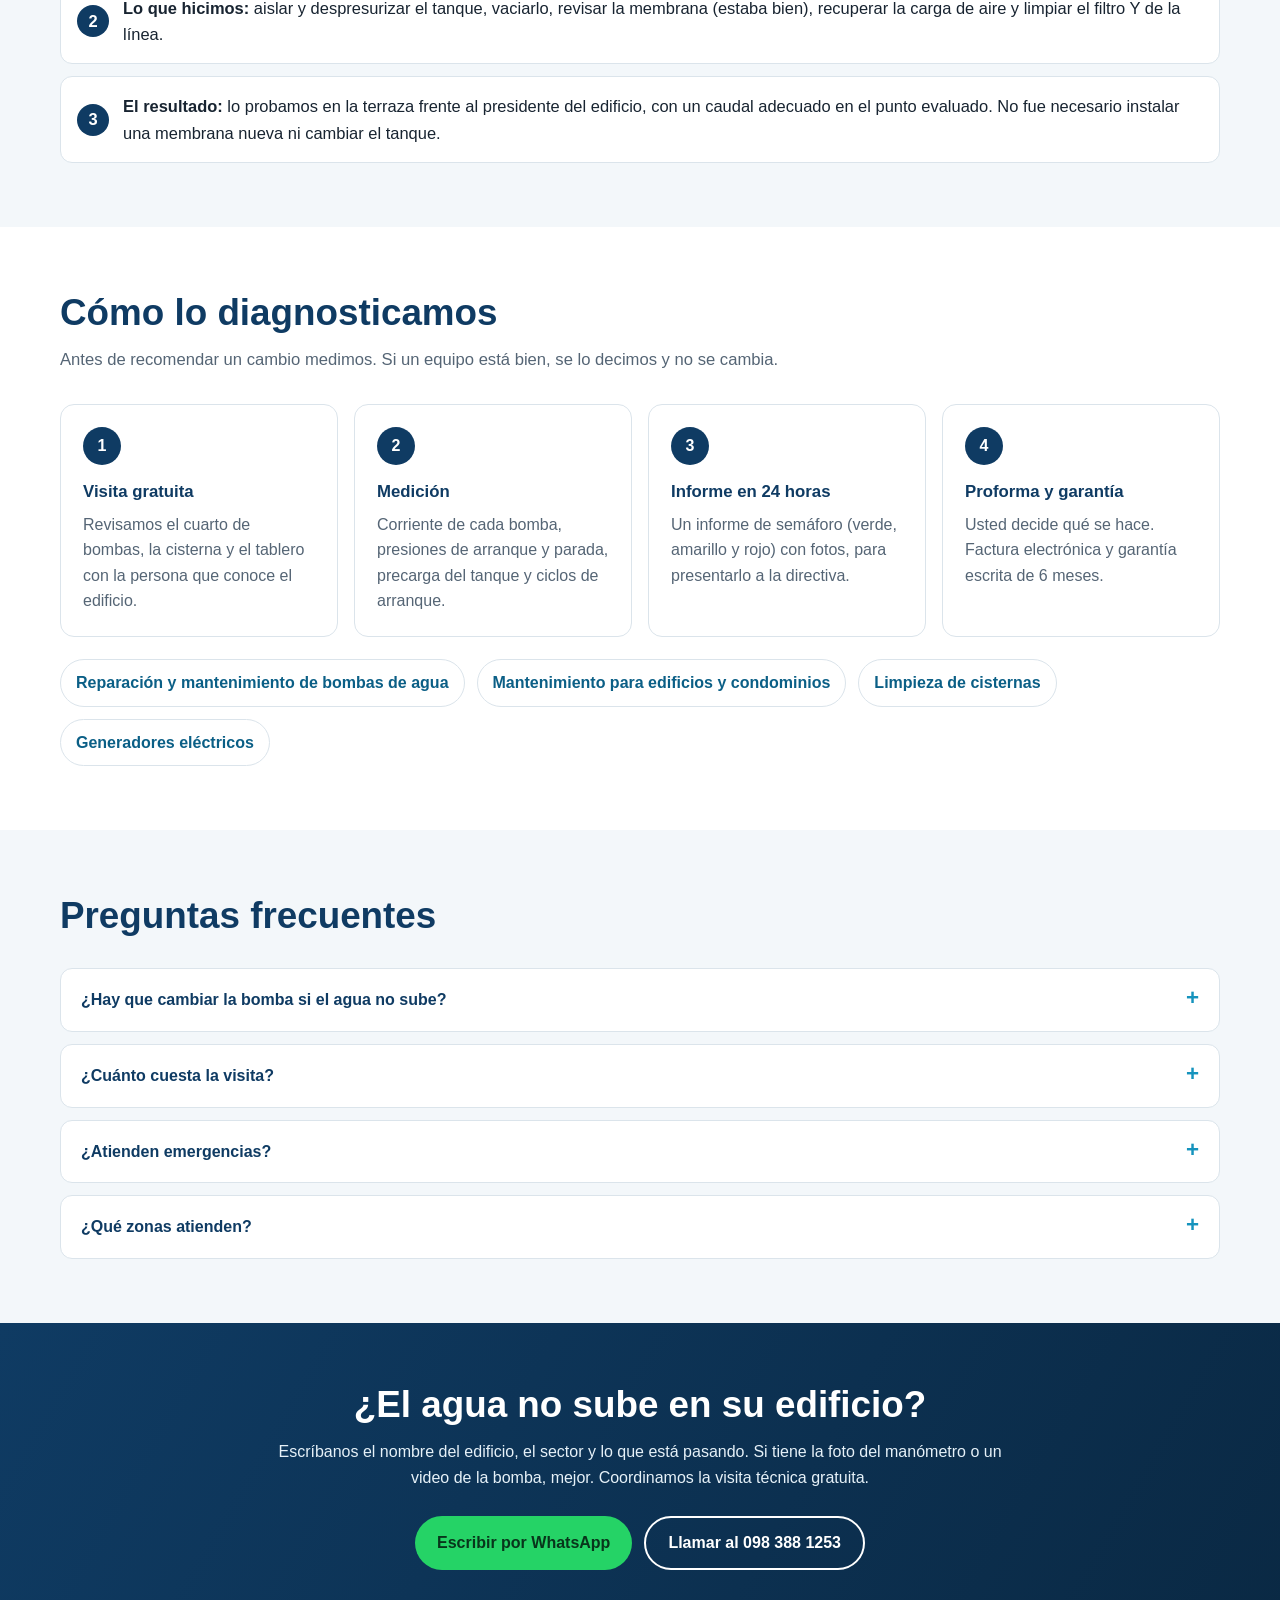
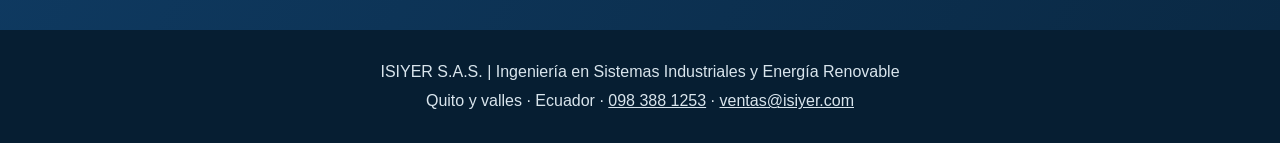
==== commit c3a9051e: "Guia agua-no-sube: correcciones de la revision de GPT (sin afirmaciones fuera de los informes, ofert" ====
--- a/agua-no-sube-edificio.html
+++ b/agua-no-sube-edificio.html
@@ -4,19 +4,19 @@
   <meta charset="utf-8">
   <meta name="viewport" content="width=device-width,initial-scale=1">
   <title>Bomba de agua no sube el agua en el edificio: causas | Quito</title>
-  <meta name="description" content="El agua no llega a los pisos altos o la bomba se prende y apaga. Causas reales en edificios de Quito, qué revisar sin tocar equipos y visita gratis.">
+  <meta name="description" content="¿El agua no llega a los pisos altos? Lo que hemos encontrado en edificios de Quito, qué observar sin tocar equipos y cómo pedir la visita gratuita.">
   <meta name="robots" content="index,follow,max-image-preview:large">
   <link rel="canonical" href="https://www.isiyer.com/agua-no-sube-edificio.html">
   <link rel="icon" type="image/png" href="ISIYERLOGO.png">
   <meta property="og:type" content="website">
   <meta property="og:locale" content="es_EC">
   <meta property="og:title" content="Bomba de agua no sube el agua en el edificio: causas | Quito">
-  <meta property="og:description" content="El agua no llega a los pisos altos o la bomba se prende y apaga. Causas reales en edificios de Quito, qué revisar sin tocar equipos y visita gratis.">
+  <meta property="og:description" content="¿El agua no llega a los pisos altos? Lo que hemos encontrado en edificios de Quito, qué observar sin tocar equipos y cómo pedir la visita gratuita.">
   <meta property="og:url" content="https://www.isiyer.com/agua-no-sube-edificio.html">
   <meta property="og:image" content="https://www.isiyer.com/fotos/edificios/hidroneumatico-subsuelo-edificio-quito.webp">
   <meta name="twitter:card" content="summary_large_image">
   <meta name="twitter:title" content="Bomba de agua no sube el agua en el edificio: causas | Quito">
-  <meta name="twitter:description" content="El agua no llega a los pisos altos o la bomba se prende y apaga. Causas reales en edificios de Quito, qué revisar sin tocar equipos y visita gratis.">
+  <meta name="twitter:description" content="¿El agua no llega a los pisos altos? Lo que hemos encontrado en edificios de Quito, qué observar sin tocar equipos y cómo pedir la visita gratuita.">
   <meta name="twitter:image" content="https://www.isiyer.com/fotos/edificios/hidroneumatico-subsuelo-edificio-quito.webp">
   <link rel="preload" as="image" href="fotos/edificios/hidroneumatico-subsuelo-edificio-quito-800.webp" media="(max-width:900px)">
   <script async src="https://www.googletagmanager.com/gtag/js?id=G-1HBVBWM2G4"></script>
@@ -69,10 +69,10 @@
   <main>
     <section class="hero"><div class="hero-grid"><div>
       <p class="eyebrow">Guía para administradores de edificios y conjuntos</p>
-      <h1>La bomba de agua no sube el agua en el edificio: qué puede estar pasando</h1>
-      <p class="lead">Muchas veces la bomba sí se prende, pero el agua no llega a los pisos altos o sale sin fuerza. Casi nunca la solución es cambiar la bomba de entrada. Aquí le contamos lo que hemos encontrado en edificios de Quito y qué puede observar usted sin tocar ningún equipo.</p>
+      <h1>¿La bomba funciona, pero el agua no sube en su edificio?</h1>
+      <p class="lead">La bomba se prende, pero el agua no llega a los pisos altos o sale sin fuerza. Antes de decidir qué reparar o cambiar hace falta medir. Aquí le contamos lo que hemos encontrado en edificios de Quito y qué puede observar usted sin tocar ningún equipo.</p>
       <div class="actions"><a class="button button-primary" data-cta-location="hero" href="https://wa.me/593983881253?text=Hola%2C%20administro%20el%20edificio%20___%20en%20Quito%20y%20el%20agua%20no%20sube%20a%20los%20pisos%20altos.%20%5BAgua%20no%20sube%5D" target="_blank" rel="noopener noreferrer">Pedir visita técnica gratuita</a><a class="button button-secondary" href="#revisar">Qué revisar primero</a></div>
-      <ul class="hero-points"><li>Visita técnica gratuita</li><li>Informe en 24 horas</li><li>Medimos antes de cambiar</li><li>Emergencias 24/7</li></ul>
+      <ul class="hero-points"><li>Visita técnica gratuita</li><li>Informe de semáforo en 24 h</li><li>Medimos antes de cambiar</li><li>Emergencias 24/7</li></ul>
     </div>
     <figure class="hero-media"><img src="fotos/edificios/hidroneumatico-subsuelo-edificio-quito-800.webp" srcset="fotos/edificios/hidroneumatico-subsuelo-edificio-quito-800.webp 800w, fotos/edificios/hidroneumatico-subsuelo-edificio-quito.webp 1600w" sizes="(max-width:900px) 100vw, 520px" width="800" height="600" alt="Sistema hidroneumático en el subsuelo del Edificio Tivoli en Quito" fetchpriority="high"><figcaption>Sistema hidroneumático en el subsuelo del Edificio Tivoli.</figcaption></figure>
     </div></section>
@@ -80,24 +80,24 @@
     <section id="revisar"><div class="container">
       <div class="section-head"><h2>Antes de llamar: 5 cosas que puede observar sin tocar los equipos</h2><p>Con estas respuestas el técnico llega sabiendo qué buscar. Ninguna exige abrir el tablero ni mover nada.</p></div>
       <ol class="plan-list">
-        <li><strong>¿Falta el agua en todo el edificio o solo en los pisos altos?</strong> Si falta en todo el edificio, lo primero es saber si hay agua en la cisterna. Si solo falta arriba, el problema suele estar en la presión.</li>
-        <li><strong>¿La bomba se prende y se apaga cada pocos segundos?</strong> Es una de las señales más claras de que el tanque hidroneumático perdió su carga de aire.</li>
-        <li><strong>¿Qué marca el reloj de presión (manómetro) del tanque?</strong> Basta con tomarle una foto mientras alguien abre una llave en el último piso.</li>
-        <li><strong>¿Hay ruido, olor a quemado o una fuga en el cuarto de bombas?</strong> Anótelo y, si puede, grabe un video corto.</li>
-        <li><strong>¿Hubo un corte de luz o algún trabajo reciente en el edificio?</strong> Muchas fallas empiezan después de un apagón o de una reparación.</li>
+        <li><strong>¿Falta el agua en todo el edificio o solo en los pisos altos?</strong> Si falta en todo el edificio, díganos si sabe que la cisterna tiene agua. Si solo falta arriba, apunta a un problema de presión.</li>
+        <li><strong>¿La bomba se prende y se apaga cada pocos segundos?</strong> Suele indicar que el tanque hidroneumático perdió su carga de aire.</li>
+        <li><strong>¿Qué marca el reloj de presión (manómetro) del tanque?</strong> Si el manómetro está a la vista, una foto basta.</li>
+        <li><strong>¿Hay ruido, olor a quemado o una fuga en el cuarto de bombas?</strong> Si huele a quemado o hay agua cerca del tablero, no se acerque y llámenos.</li>
+        <li><strong>¿Hubo un corte de luz o algún trabajo reciente en el edificio?</strong> Es un dato útil para el técnico.</li>
       </ol>
-      <div class="plan-box" style="margin-top:22px;position:static"><h3>Lo que conviene no hacer</h3><p>No abra el tablero, no mueva el presostato y no reinicie la bomba varias veces seguidas. Una bomba que trabaja sin agua o que arranca a cada rato puede quemar el motor, y el tablero tiene riesgo eléctrico.</p></div>
+      <div class="plan-box" style="margin-top:22px;position:static"><h3>Lo que conviene no hacer</h3><p>No abra el tablero, no mueva el presostato y no reinicie la bomba varias veces seguidas. Una bomba que trabaja sin agua o que arranca a cada rato se daña, y el tablero tiene riesgo eléctrico.</p></div>
     </div></section>
 
     <section class="section-alt"><div class="container">
-      <div class="section-head"><h2>Causas que hemos encontrado en edificios de Quito</h2><p>Están ordenadas según lo que nota el administrador, no por cuál es más frecuente. Cada una se confirma midiendo en la visita.</p></div>
+      <div class="section-head"><h2>Lo que hemos encontrado en edificios de Quito</h2><p>Hallazgos de nuestros informes técnicos, ordenados según lo que nota el administrador y no por cuál es más frecuente. En cada edificio la causa se confirma midiendo.</p></div>
       <div class="grid">
-        <article class="card symptom"><h3>El tanque hidroneumático se quedó sin aire</h3><p>La bomba se prende y se apaga a cada rato y la presión no se sostiene. En la terraza del Edificio Tivoli medimos 0 psi de precarga: el equipo se encendía y se apagaba en segundos.</p></article>
-        <article class="card symptom"><h3>El presostato llegó a su límite</h3><p>El presostato es el interruptor que decide cuándo arranca la bomba. En el Edificio León 2000 estaba modificado y al límite de su ajuste, entre 50 y 70 psi, cuando el edificio necesitaba llegar hasta 80 psi.</p></article>
-        <article class="card symptom"><h3>Una bomba perdió rendimiento</h3><p>En el mismo edificio, una de las bombas hacía ruido y consumía 6,23 amperios, frente a los 2,5 de la otra. Los rodamientos y el sello mecánico desgastados también bajan el rendimiento.</p></article>
-        <article class="card symptom"><h3>La membrana del tanque se rompió</h3><p>En el Ventura Mall encontramos un tanque con la membrana rota y un presostato averiado. Se reemplazó el tanque por uno de 500 litros.</p></article>
-        <article class="card symptom"><h3>Válvulas de pie y sedimentos en la cisterna</h3><p>Si la succión de la bomba no tiene canastilla o la cisterna acumula sedimento, la bomba aspira mal. Lo hemos encontrado en cisternas de edificios y centros comerciales. Vea la <a href="cisternas.html">limpieza técnica de cisternas</a>.</p></article>
-        <article class="card symptom"><h3>Se va la luz y no hay respaldo</h3><p>Si el agua se corta con cada apagón, el problema puede estar en el generador o en el tablero de transferencia. Vea el <a href="generadores-electricos.html">mantenimiento de generadores eléctricos</a>.</p></article>
+        <article class="card symptom"><h3>El tanque hidroneumático se quedó sin aire</h3><p>La bomba se prende y se apaga a cada rato. En la terraza del Edificio Tivoli medimos 0 psi de precarga: el equipo se encendía y se apagaba en segundos.</p></article>
+        <article class="card symptom"><h3>El presostato llegó a su límite</h3><p>El presostato es el interruptor que decide cuándo arranca la bomba. En el Edificio León 2000 estaba modificado y al límite de su ajuste, entre 50 y 70 psi, cuando el requerimiento indicado era llegar hasta 80 psi.</p></article>
+        <article class="card symptom"><h3>Una bomba con ruido y más consumo</h3><p>En el mismo edificio, una de las bombas hacía ruido y consumía 6,23 amperios, frente a los 2,5 de la otra.</p></article>
+        <article class="card symptom"><h3>La membrana del tanque se rompió</h3><p>En el Ventura Mall (centro comercial) encontramos un tanque con la membrana rota y un presostato averiado. Se reemplazó el tanque por uno de 500 litros.</p></article>
+        <article class="card symptom"><h3>Válvulas de pie y sedimentos en la cisterna</h3><p>En el Ventura Mall encontramos válvulas de pie sin canastilla y sedimentos en dos cisternas; en el Edificio Tivoli, sedimentos en la cisterna. Vea la <a href="cisternas.html">limpieza técnica de cisternas</a>.</p></article>
+        <article class="card symptom"><h3>Se va la luz y se va el agua</h3><p>Sin energía las bombas no funcionan. Si el agua se corta con cada apagón, hay que revisar el generador y el tablero de transferencia. Vea el <a href="generadores-electricos.html">mantenimiento de generadores eléctricos</a>.</p></article>
       </div>
     </div></section>
 
@@ -108,8 +108,8 @@
         <figure class="photo"><img src="fotos/edificios/membrana-tanque-hidroneumatico-torre-cantabria-800.webp" width="600" height="800" loading="lazy" alt="Inspección de la membrana del tanque hidroneumático de la Torre Cantabria"><figcaption>Inspección de la membrana: sin daño.</figcaption></figure>
       </div>
       <ol class="plan-list" style="margin-top:22px">
-        <li><strong>Lo que encontramos:</strong> el tanque no tenía carga de aire, así que las bombas se encendían con demasiada frecuencia.</li>
-        <li><strong>Lo que hicimos:</strong> aislar y despresurizar el tanque, vaciarlo, revisar la membrana (estaba bien), recuperar la carga de aire y limpiar el filtro de la línea.</li>
+        <li><strong>Lo que encontramos:</strong> falta de carga de aire y encendidos frecuentes de las bombas.</li>
+        <li><strong>Lo que hicimos:</strong> aislar y despresurizar el tanque, vaciarlo, revisar la membrana (estaba bien), recuperar la carga de aire y limpiar el filtro Y de la línea.</li>
         <li><strong>El resultado:</strong> lo probamos en la terraza frente al presidente del edificio, con un caudal adecuado en el punto evaluado. No fue necesario instalar una membrana nueva ni cambiar el tanque.</li>
       </ol>
     </div></section>
@@ -120,7 +120,7 @@
         <li><strong>Visita gratuita</strong>Revisamos el cuarto de bombas, la cisterna y el tablero con la persona que conoce el edificio.</li>
         <li><strong>Medición</strong>Corriente de cada bomba, presiones de arranque y parada, precarga del tanque y ciclos de arranque.</li>
         <li><strong>Informe en 24 horas</strong>Un informe de semáforo (verde, amarillo y rojo) con fotos, para presentarlo a la directiva.</li>
-        <li><strong>Proforma y garantía</strong>Usted decide qué se hace. Factura electrónica y garantía escrita.</li>
+        <li><strong>Proforma y garantía</strong>Usted decide qué se hace. Factura electrónica y garantía escrita de 6 meses.</li>
       </ul>
       <div class="related"><a href="bombas-de-agua.html">Reparación y mantenimiento de bombas de agua</a><a href="edificios-y-condominios.html">Mantenimiento para edificios y condominios</a><a href="cisternas.html">Limpieza de cisternas</a><a href="generadores-electricos.html">Generadores eléctricos</a></div>
     </div></section>
@@ -128,19 +128,19 @@
     <section><div class="container">
       <div class="section-head"><h2>Preguntas frecuentes</h2></div>
       <div class="faq">
-        <details><summary>¿Hay que cambiar la bomba si el agua no sube?</summary><p>No necesariamente. Muchas veces el problema está en el tanque, en el presostato o en la succión. En la Torre Cantabria bastó con recuperar la carga de aire del tanque.</p></details>
+        <details><summary>¿Hay que cambiar la bomba si el agua no sube?</summary><p>No necesariamente. El problema puede estar en el tanque, en el presostato o en la succión. En la Torre Cantabria se revisó la membrana, se recuperó la carga de aire del tanque y se limpió el filtro Y, sin cambiar el tanque.</p></details>
         <details><summary>¿Cuánto cuesta la visita?</summary><p>La visita técnica es gratuita. Después recibe el informe y una proforma por escrito.</p></details>
         <details><summary>¿Atienden emergencias?</summary><p>Sí, atendemos emergencias 24/7.</p></details>
-        <details><summary>¿Qué zonas atienden?</summary><p>Quito urbano, el Valle de Los Chillos, Cumbayá, Tumbaco y sectores cercanos del Distrito Metropolitano.</p></details>
+        <details><summary>¿Qué zonas atienden?</summary><p>Quito y valles.</p></details>
       </div>
     </div></section>
   </main>
   <section class="cta"><h2>¿El agua no sube en su edificio?</h2><p>Escríbanos el nombre del edificio, el sector y lo que está pasando. Si tiene la foto del manómetro o un video de la bomba, mejor. Coordinamos la visita técnica gratuita.</p><div class="actions"><a class="button button-primary" data-cta-location="cta-final" href="https://wa.me/593983881253?text=Hola%2C%20administro%20el%20edificio%20___%20en%20Quito%20(sector%20___)%20y%20el%20agua%20no%20sube.%20%5BAgua%20no%20sube%5D" target="_blank" rel="noopener noreferrer">Escribir por WhatsApp</a><a class="button button-secondary" data-cta-location="cta-final" href="tel:+593983881253">Llamar al 098 388 1253</a></div></section>
   <a class="whatsapp-float" data-cta-location="flotante" href="https://wa.me/593983881253?text=Hola%2C%20administro%20un%20edificio%20en%20Quito%20y%20necesito%20una%20revisi%C3%B3n%20t%C3%A9cnica.%20%5BAgua%20no%20sube%5D" target="_blank" rel="noopener noreferrer" aria-label="Escribir a ISIYER por WhatsApp"><span aria-hidden="true">WhatsApp</span><span class="sr-only">Escribir por WhatsApp</span></a>
   <footer class="footer"><p>ISIYER S.A.S. | Ingeniería en Sistemas Industriales y Energía Renovable</p><p>Quito y valles · Ecuador · <a href="tel:+593983881253">098&nbsp;388&nbsp;1253</a> · <a href="mailto:ventas@isiyer.com">ventas@isiyer.com</a></p></footer>
-  <script type="application/ld+json">{"@context":"https://schema.org","@type":"Article","headline":"La bomba de agua no sube el agua en el edificio: qué puede estar pasando","url":"https://www.isiyer.com/agua-no-sube-edificio.html","image":"https://www.isiyer.com/fotos/edificios/hidroneumatico-subsuelo-edificio-quito.webp","inLanguage":"es-EC","datePublished":"2026-11-10","author":{"@type":"Organization","name":"ISIYER S.A.S.","url":"https://www.isiyer.com/"},"publisher":{"@type":"Organization","name":"ISIYER S.A.S.","url":"https://www.isiyer.com/","telephone":"+593983881253"}}</script>
+  <script type="application/ld+json">{"@context":"https://schema.org","@type":"Article","headline":"¿La bomba funciona, pero el agua no sube en su edificio?","url":"https://www.isiyer.com/agua-no-sube-edificio.html","image":"https://www.isiyer.com/fotos/edificios/hidroneumatico-subsuelo-edificio-quito.webp","inLanguage":"es-EC","datePublished":"2026-11-10","author":{"@type":"Organization","name":"ISIYER S.A.S.","url":"https://www.isiyer.com/"},"publisher":{"@type":"Organization","name":"ISIYER S.A.S.","url":"https://www.isiyer.com/","telephone":"+593983881253"}}</script>
   <script type="application/ld+json">{"@context":"https://schema.org","@type":"BreadcrumbList","itemListElement":[{"@type":"ListItem","position":1,"name":"Inicio","item":"https://www.isiyer.com/"},{"@type":"ListItem","position":2,"name":"Edificios y condominios","item":"https://www.isiyer.com/edificios-y-condominios.html"},{"@type":"ListItem","position":3,"name":"El agua no sube","item":"https://www.isiyer.com/agua-no-sube-edificio.html"}]}</script>
-  <script type="application/ld+json">{"@context":"https://schema.org","@type":"FAQPage","mainEntity":[{"@type":"Question","name":"¿Hay que cambiar la bomba si el agua no sube?","acceptedAnswer":{"@type":"Answer","text":"No necesariamente. Muchas veces el problema está en el tanque, en el presostato o en la succión. En la Torre Cantabria bastó con recuperar la carga de aire del tanque."}},{"@type":"Question","name":"¿Cuánto cuesta la visita?","acceptedAnswer":{"@type":"Answer","text":"La visita técnica es gratuita. Después recibe el informe y una proforma por escrito."}},{"@type":"Question","name":"¿Atienden emergencias?","acceptedAnswer":{"@type":"Answer","text":"Sí, atendemos emergencias 24/7."}},{"@type":"Question","name":"¿Qué zonas atienden?","acceptedAnswer":{"@type":"Answer","text":"Quito urbano, el Valle de Los Chillos, Cumbayá, Tumbaco y sectores cercanos del Distrito Metropolitano."}}]}</script>
+  <script type="application/ld+json">{"@context":"https://schema.org","@type":"FAQPage","mainEntity":[{"@type":"Question","name":"¿Hay que cambiar la bomba si el agua no sube?","acceptedAnswer":{"@type":"Answer","text":"No necesariamente. El problema puede estar en el tanque, en el presostato o en la succión. En la Torre Cantabria se revisó la membrana, se recuperó la carga de aire del tanque y se limpió el filtro Y, sin cambiar el tanque."}},{"@type":"Question","name":"¿Cuánto cuesta la visita?","acceptedAnswer":{"@type":"Answer","text":"La visita técnica es gratuita. Después recibe el informe y una proforma por escrito."}},{"@type":"Question","name":"¿Atienden emergencias?","acceptedAnswer":{"@type":"Answer","text":"Sí, atendemos emergencias 24/7."}},{"@type":"Question","name":"¿Qué zonas atienden?","acceptedAnswer":{"@type":"Answer","text":"Quito y valles."}}]}</script>
   <script>
     document.addEventListener('click',function(e){var link=e.target.closest('a[href]');if(!link||typeof window.gtag!=='function')return;var href=link.getAttribute('href')||'',location=link.dataset.ctaLocation;if(href.indexOf('tel:')===0)gtag('event','phone_click',{service_page:'agua-no-sube',cta_location:location||'other'});if(location)gtag('event','cta_click',{service_page:'agua-no-sube',cta_location:location,cta_channel:href.indexOf('tel:')===0?'phone':'whatsapp'});});
   </script>
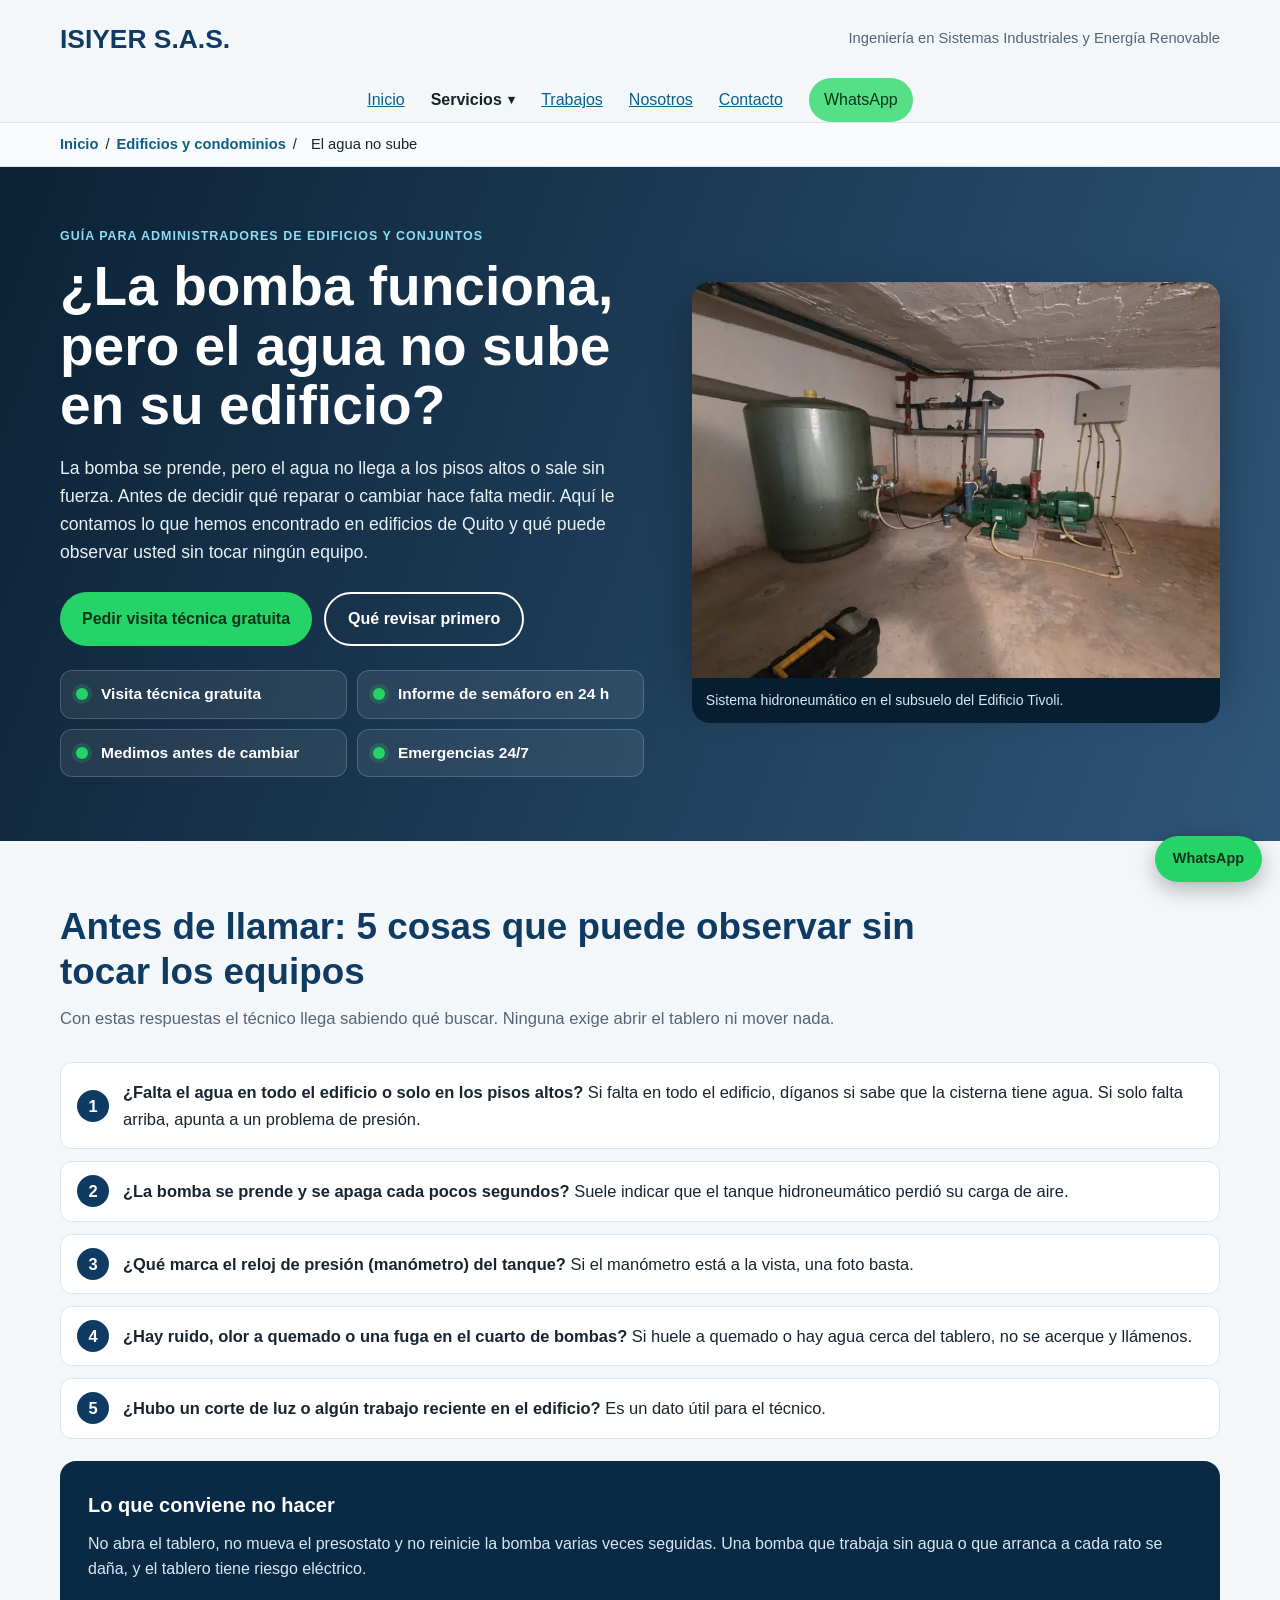
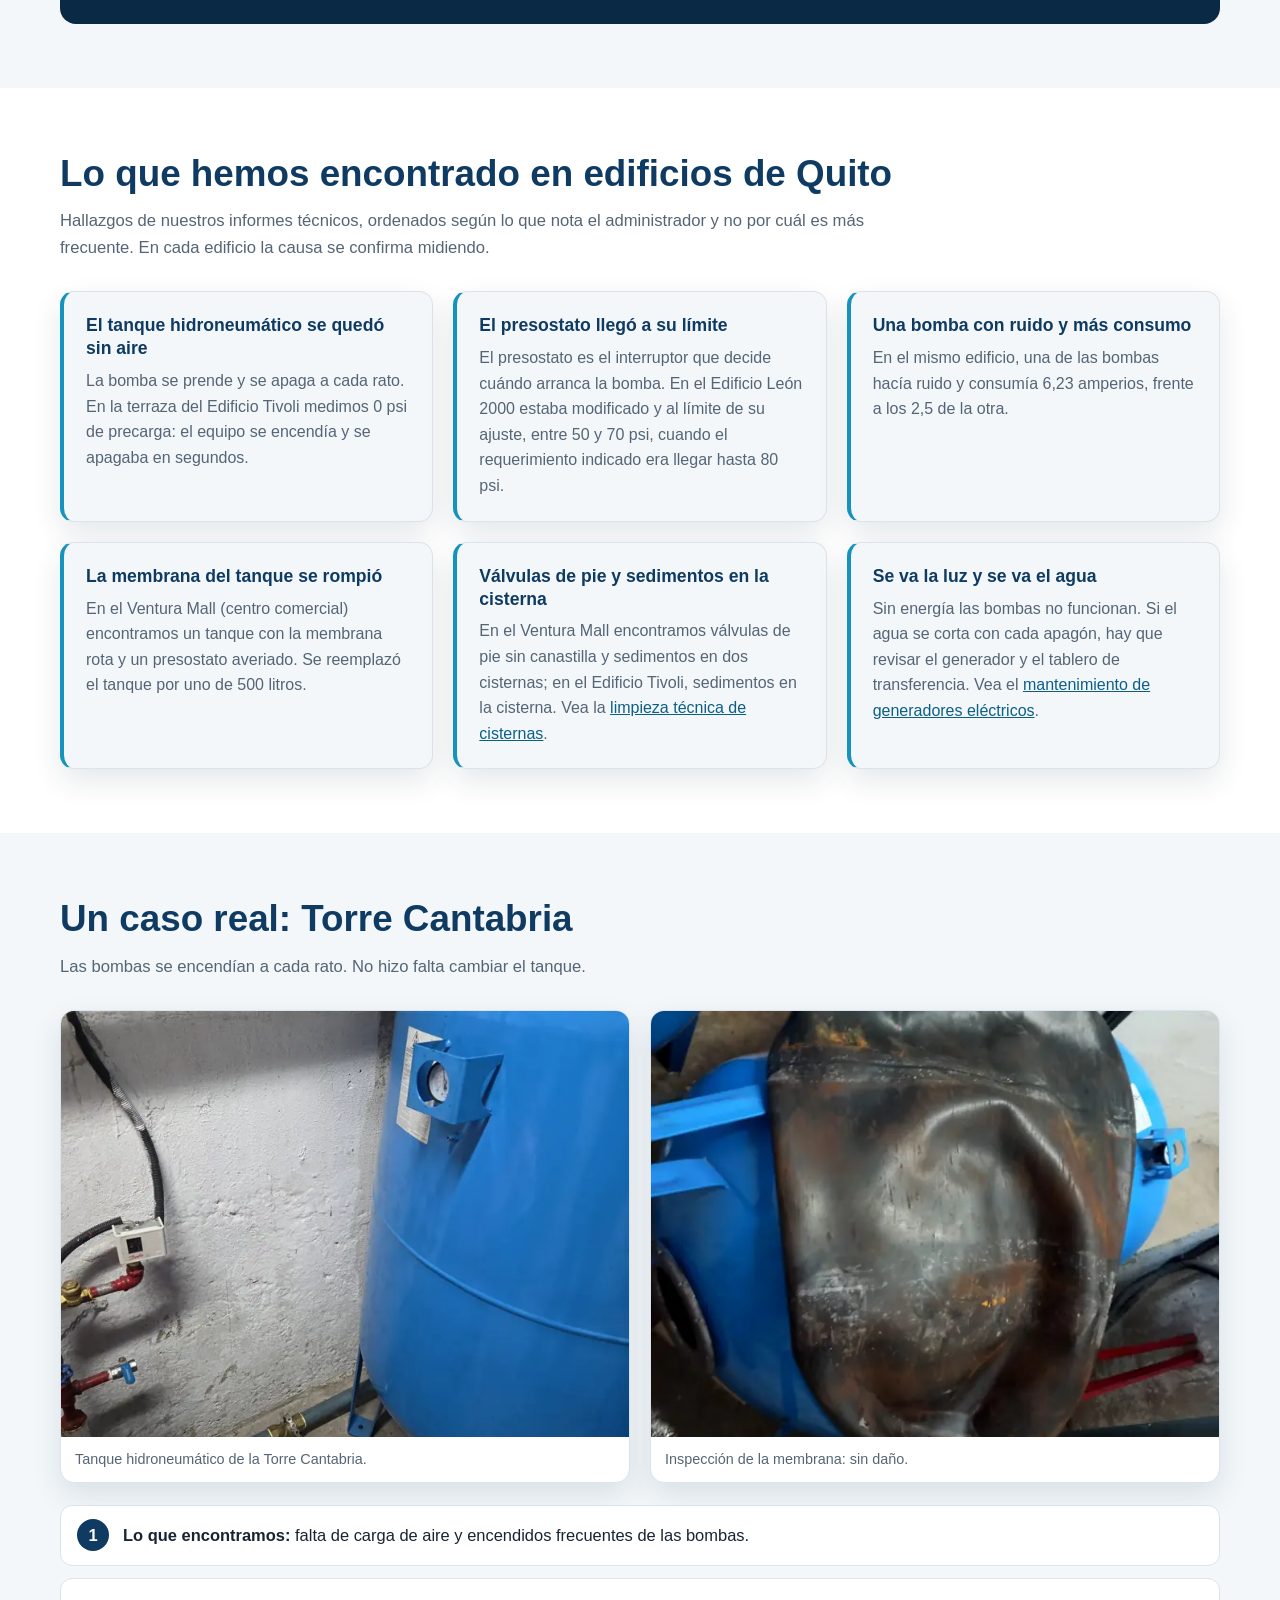
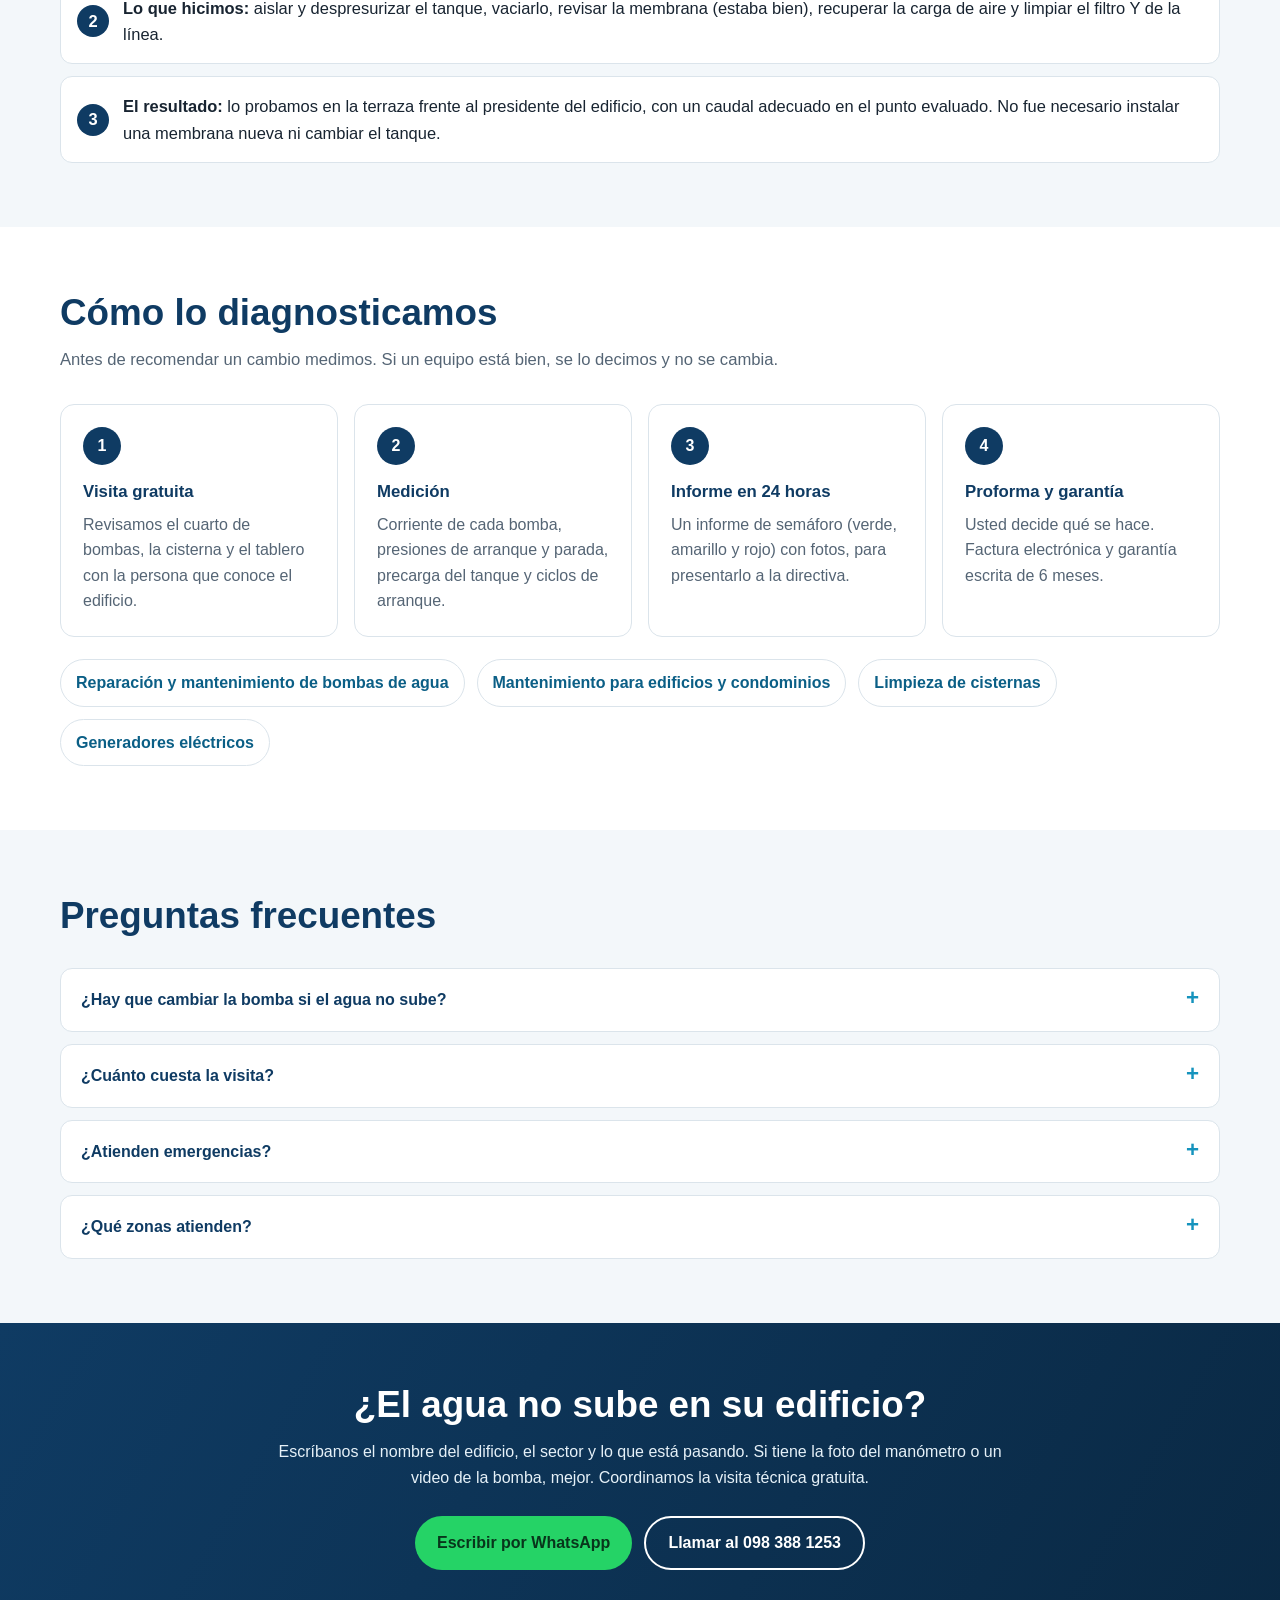
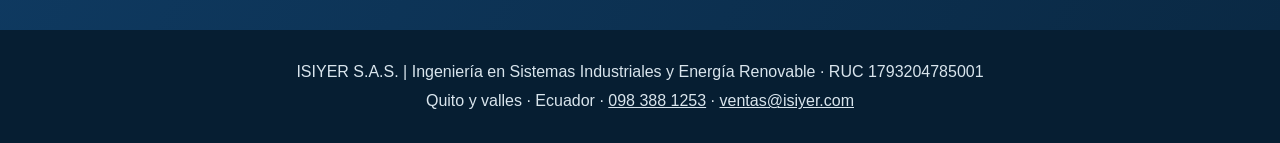
==== commit 5fcbfe46: "Guia agua-no-sube: RUC en el pie (revisor del sitio)" ====
--- a/agua-no-sube-edificio.html
+++ b/agua-no-sube-edificio.html
@@ -137,7 +137,7 @@
   </main>
   <section class="cta"><h2>¿El agua no sube en su edificio?</h2><p>Escríbanos el nombre del edificio, el sector y lo que está pasando. Si tiene la foto del manómetro o un video de la bomba, mejor. Coordinamos la visita técnica gratuita.</p><div class="actions"><a class="button button-primary" data-cta-location="cta-final" href="https://wa.me/593983881253?text=Hola%2C%20administro%20el%20edificio%20___%20en%20Quito%20(sector%20___)%20y%20el%20agua%20no%20sube.%20%5BAgua%20no%20sube%5D" target="_blank" rel="noopener noreferrer">Escribir por WhatsApp</a><a class="button button-secondary" data-cta-location="cta-final" href="tel:+593983881253">Llamar al 098 388 1253</a></div></section>
   <a class="whatsapp-float" data-cta-location="flotante" href="https://wa.me/593983881253?text=Hola%2C%20administro%20un%20edificio%20en%20Quito%20y%20necesito%20una%20revisi%C3%B3n%20t%C3%A9cnica.%20%5BAgua%20no%20sube%5D" target="_blank" rel="noopener noreferrer" aria-label="Escribir a ISIYER por WhatsApp"><span aria-hidden="true">WhatsApp</span><span class="sr-only">Escribir por WhatsApp</span></a>
-  <footer class="footer"><p>ISIYER S.A.S. | Ingeniería en Sistemas Industriales y Energía Renovable</p><p>Quito y valles · Ecuador · <a href="tel:+593983881253">098&nbsp;388&nbsp;1253</a> · <a href="mailto:ventas@isiyer.com">ventas@isiyer.com</a></p></footer>
+  <footer class="footer"><p>ISIYER S.A.S. | Ingeniería en Sistemas Industriales y Energía Renovable · RUC 1793204785001</p><p>Quito y valles · Ecuador · <a href="tel:+593983881253">098&nbsp;388&nbsp;1253</a> · <a href="mailto:ventas@isiyer.com">ventas@isiyer.com</a></p></footer>
   <script type="application/ld+json">{"@context":"https://schema.org","@type":"Article","headline":"¿La bomba funciona, pero el agua no sube en su edificio?","url":"https://www.isiyer.com/agua-no-sube-edificio.html","image":"https://www.isiyer.com/fotos/edificios/hidroneumatico-subsuelo-edificio-quito.webp","inLanguage":"es-EC","datePublished":"2026-11-10","author":{"@type":"Organization","name":"ISIYER S.A.S.","url":"https://www.isiyer.com/"},"publisher":{"@type":"Organization","name":"ISIYER S.A.S.","url":"https://www.isiyer.com/","telephone":"+593983881253"}}</script>
   <script type="application/ld+json">{"@context":"https://schema.org","@type":"BreadcrumbList","itemListElement":[{"@type":"ListItem","position":1,"name":"Inicio","item":"https://www.isiyer.com/"},{"@type":"ListItem","position":2,"name":"Edificios y condominios","item":"https://www.isiyer.com/edificios-y-condominios.html"},{"@type":"ListItem","position":3,"name":"El agua no sube","item":"https://www.isiyer.com/agua-no-sube-edificio.html"}]}</script>
   <script type="application/ld+json">{"@context":"https://schema.org","@type":"FAQPage","mainEntity":[{"@type":"Question","name":"¿Hay que cambiar la bomba si el agua no sube?","acceptedAnswer":{"@type":"Answer","text":"No necesariamente. El problema puede estar en el tanque, en el presostato o en la succión. En la Torre Cantabria se revisó la membrana, se recuperó la carga de aire del tanque y se limpió el filtro Y, sin cambiar el tanque."}},{"@type":"Question","name":"¿Cuánto cuesta la visita?","acceptedAnswer":{"@type":"Answer","text":"La visita técnica es gratuita. Después recibe el informe y una proforma por escrito."}},{"@type":"Question","name":"¿Atienden emergencias?","acceptedAnswer":{"@type":"Answer","text":"Sí, atendemos emergencias 24/7."}},{"@type":"Question","name":"¿Qué zonas atienden?","acceptedAnswer":{"@type":"Answer","text":"Quito y valles."}}]}</script>
